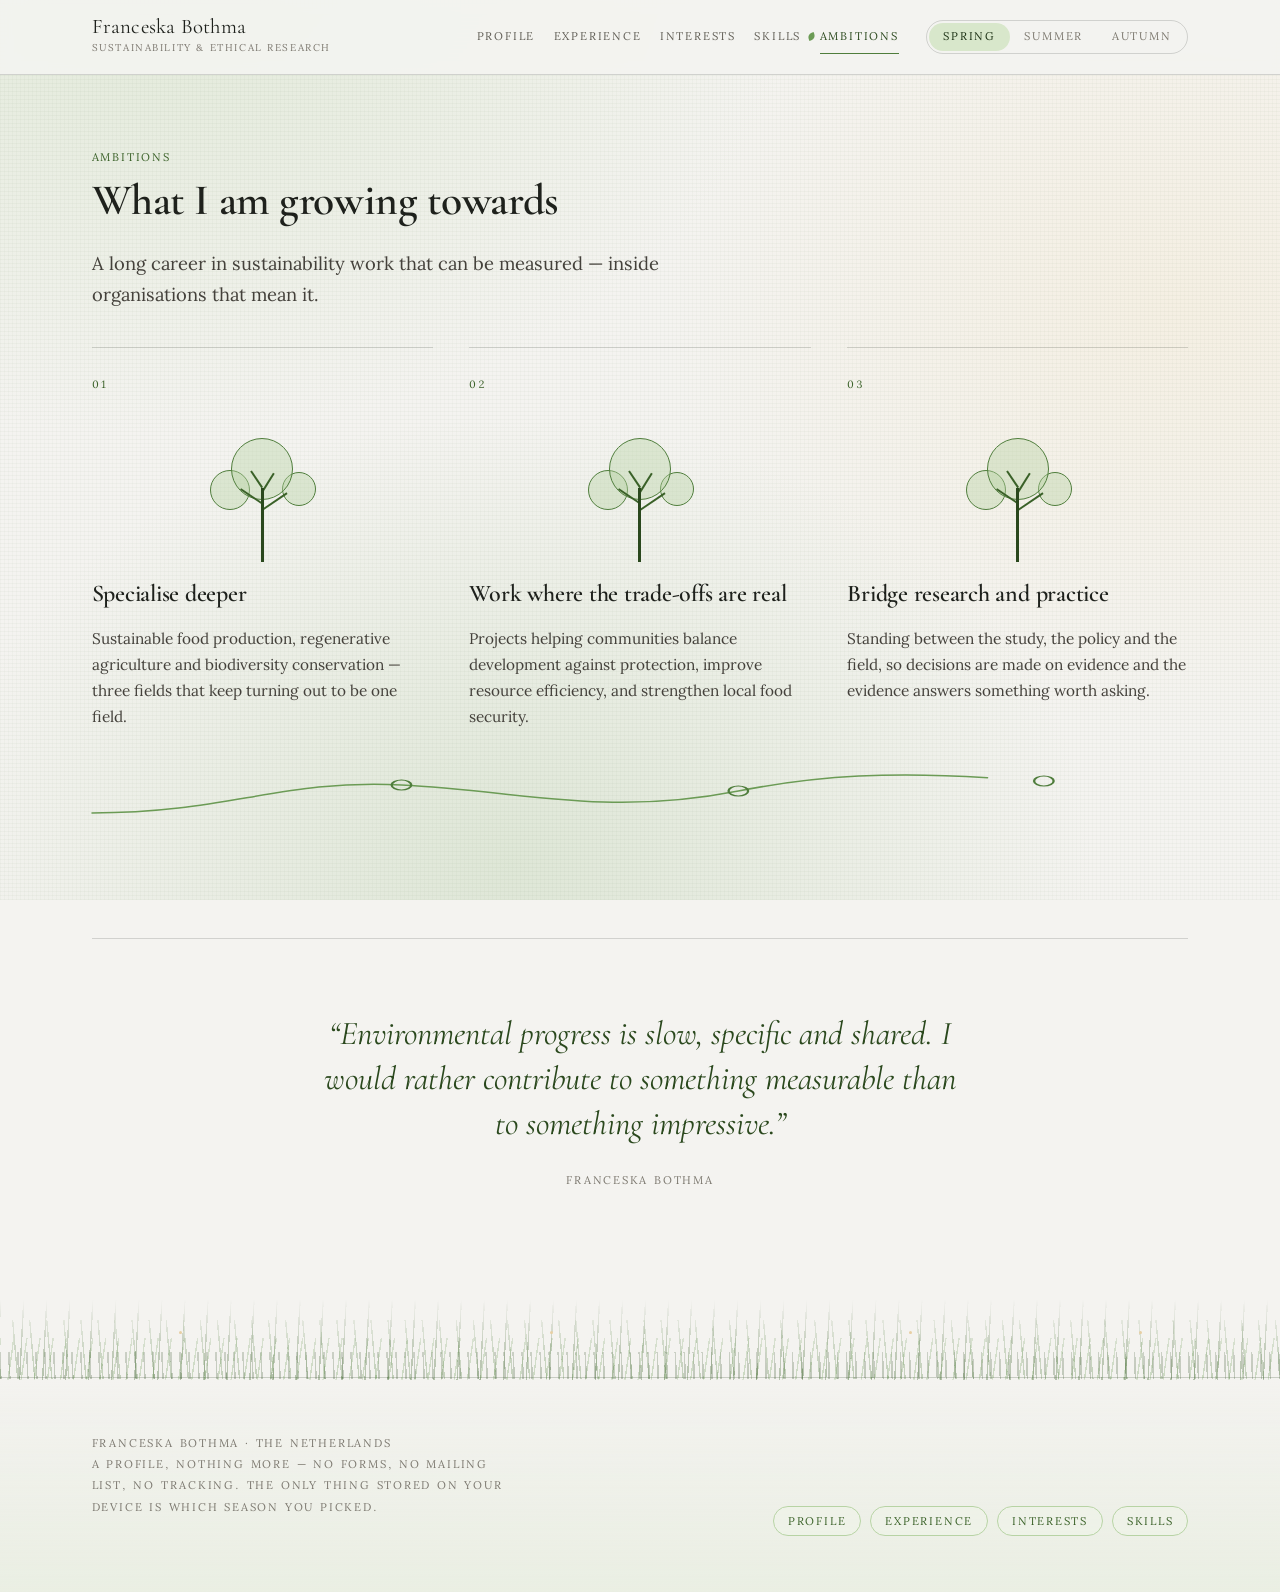
==== site/ambitions.html @ 9e8c18b2 "Init commit" ====
<!DOCTYPE html>
<html lang="en">
<head>
  <meta charset="utf-8">
  <meta name="viewport" content="width=device-width, initial-scale=1">
  <title>Ambitions — Franceska Bothma</title>
  <meta name="description" content="Specialising in regenerative agriculture and bridging research, policy and practice.">
  <meta name="color-scheme" content="light">
  <link rel="preconnect" href="https://fonts.googleapis.com">
  <link rel="preconnect" href="https://fonts.gstatic.com" crossorigin>
  <link rel="stylesheet" href="https://fonts.googleapis.com/css2?family=Cormorant+Garamond:ital,wght@0,300;0,400;0,500;0,600;1,400&family=Lora:ital,wght@0,400;0,500;1,400&display=swap">
  <link rel="stylesheet" href="css/main.css">
</head>
<body data-season="spring">
  <a class="skip-link" href="#main">Skip to content</a>

  <header class="site-header">
    <div class="site-header__inner">
      <a class="brand" href="index.html">
        <span class="brand__name">Franceska Bothma</span>
        <span class="brand__role">Sustainability &amp; ethical research</span>
      </a>

      <button class="nav-toggle" type="button" aria-expanded="false" aria-controls="nav" aria-label="Open menu">
        <span></span><span></span><span></span>
      </button>

      <nav class="nav" id="nav" aria-label="Profile sections">
        <a class="nav__link" href="index.html">Profile</a>
        <a class="nav__link" href="experience.html">Experience</a>
        <a class="nav__link" href="interests.html">Interests</a>
        <a class="nav__link" href="skills.html">Skills</a>
        <a class="nav__link is-current" href="ambitions.html" aria-current="page">Ambitions</a>
      </nav>

      <div class="seasons" role="group" aria-label="Change the season">
        <button class="seasons__opt" type="button" data-season="spring" aria-pressed="true">Spring</button>
        <button class="seasons__opt" type="button" data-season="summer" aria-pressed="false">Summer</button>
        <button class="seasons__opt" type="button" data-season="autumn" aria-pressed="false">Autumn</button>
      </div>
    </div>
    <span class="growline" aria-hidden="true"></span>
  </header>

  <main class="page" id="main">
    <section class="section">
      <div class="section__head reveal" data-reveal>
        <span class="section__kicker">Ambitions</span>
        <h2>What I am growing towards</h2>
        <p class="section__lede">
          A long career in sustainability work that can be measured — inside
          organisations that mean it.
        </p>
      </div>

      <div class="ambitions">
        <div class="ambition reveal" data-reveal>
          <span class="ambition__num">01</span>
          <div class="tree" aria-hidden="true"><span class="tree__canopy tree__canopy--2"></span><span class="tree__canopy tree__canopy--3"></span><span class="tree__canopy tree__canopy--1"></span><span class="tree__branch tree__branch--1"></span><span class="tree__branch tree__branch--2"></span><span class="tree__branch tree__branch--3"></span><span class="tree__branch tree__branch--4"></span><span class="tree__trunk"></span></div>
          <h3 class="ambition__title">Specialise deeper</h3>
          <p class="ambition__body">
            Sustainable food production, regenerative agriculture and biodiversity
            conservation — three fields that keep turning out to be one field.
          </p>
        </div>
        <div class="ambition reveal" data-reveal>
          <span class="ambition__num">02</span>
          <div class="tree" aria-hidden="true"><span class="tree__canopy tree__canopy--2"></span><span class="tree__canopy tree__canopy--3"></span><span class="tree__canopy tree__canopy--1"></span><span class="tree__branch tree__branch--1"></span><span class="tree__branch tree__branch--2"></span><span class="tree__branch tree__branch--3"></span><span class="tree__branch tree__branch--4"></span><span class="tree__trunk"></span></div>
          <h3 class="ambition__title">Work where the trade-offs are real</h3>
          <p class="ambition__body">
            Projects helping communities balance development against protection,
            improve resource efficiency, and strengthen local food security.
          </p>
        </div>
        <div class="ambition reveal" data-reveal>
          <span class="ambition__num">03</span>
          <div class="tree" aria-hidden="true"><span class="tree__canopy tree__canopy--2"></span><span class="tree__canopy tree__canopy--3"></span><span class="tree__canopy tree__canopy--1"></span><span class="tree__branch tree__branch--1"></span><span class="tree__branch tree__branch--2"></span><span class="tree__branch tree__branch--3"></span><span class="tree__branch tree__branch--4"></span><span class="tree__trunk"></span></div>
          <h3 class="ambition__title">Bridge research and practice</h3>
          <p class="ambition__body">
            Standing between the study, the policy and the field, so decisions are
            made on evidence and the evidence answers something worth asking.
          </p>
        </div>
      </div>

      <svg class="vine vine-rule" data-reveal viewBox="0 0 560 60" preserveAspectRatio="none" aria-hidden="true" focusable="false">
        <path vector-effect="non-scaling-stroke" d="M0 46 C 70 46, 96 12, 158 18 S 262 50, 330 24 S 452 6, 560 30" />
        <circle cx="158" cy="18" r="5" /><circle cx="330" cy="24" r="5" /><circle cx="486" cy="14" r="5" />
      </svg>
    </section>

    <section class="section" data-reveal>
      <div class="closing reveal">
        <p>
          &ldquo;Environmental progress is slow, specific and shared. I would rather
          contribute to something measurable than to something impressive.&rdquo;
        </p>
        <span class="closing__sig">Franceska Bothma</span>
      </div>
    </section>

  </main>

  <footer class="site-footer">
    <div class="meadow" aria-hidden="true">
      <span class="meadow__seed"></span><span class="meadow__seed"></span><span class="meadow__seed"></span><span class="meadow__seed"></span>
    </div>
    <div class="site-footer__inner">
      <p class="site-footer__note">
        Franceska Bothma · The Netherlands<br>
        A profile, nothing more — no forms, no mailing list, no tracking.
        The only thing stored on your device is which season you picked.
      </p>
      <nav class="tags" aria-label="Profile sections">
        <a class="tag" href="index.html">Profile</a>
        <a class="tag" href="experience.html">Experience</a>
        <a class="tag" href="interests.html">Interests</a>
        <a class="tag" href="skills.html">Skills</a>
      </nav>
    </div>
  </footer>

  <script src="js/main.js" defer></script>
</body>
</html>
---- site/css/main.css ----
/* Franceska Bothma — online profile
   Compiled from scss/main.scss  (sass scss/main.scss css/main.css --style=expanded)
   Edit the SCSS, not this file. */

/* ===== tokens ===== */

/* ===== mixins ===== */

/* ===== base ===== */

*, *::before, *::after { box-sizing: border-box; }

html {
  scroll-behavior: smooth;
  -webkit-text-size-adjust: 100%;
  text-size-adjust: 100%;
}

body {
  margin: 0;
  background-color: #f4f3f0;
  background-image:
    repeating-linear-gradient(0deg, rgba(58, 97, 40, 0.035) 0 1px, transparent 1px 4px),
    repeating-linear-gradient(90deg, rgba(58, 97, 40, 0.028) 0 1px, transparent 1px 4px),
    radial-gradient(58rem 42rem at 12% -4%, rgba(183, 211, 164, 0.32), transparent 70%),
    radial-gradient(46rem 38rem at 92% 34%, rgba(246, 227, 189, 0.26), transparent 70%),
    radial-gradient(52rem 40rem at 40% 96%, rgba(144, 185, 123, 0.22), transparent 70%);
  background-attachment: fixed;
  color: #1e211c;
  font-family: "Lora", Georgia, serif;
  font-size: 1rem;
  line-height: 1.7;
  -webkit-font-smoothing: antialiased;
  overflow-x: hidden;
}

h1, h2, h3, h4 {
  font-family: "Cormorant Garamond", Georgia, serif;
  font-weight: 600;
  line-height: 1.12;
  margin: 0 0 13.8px;
  letter-spacing: -0.01em;
  text-wrap: balance;
}

h1 { font-size: clamp(2.8rem, 7vw, 5.2rem); font-weight: 400; }
h2 { font-size: clamp(1.9rem, 3.4vw, 2.9rem); }
h3 { font-size: 1.35rem; }
h4 { font-size: 1.05rem; }

p { margin: 0 0 18.4px; }

a {
  color: #3a6128;
  text-decoration: none;
  border-bottom: 1px solid rgba(79, 125, 60, 0.4);
  transition: color 180ms cubic-bezier(0.33, 0.1, 0.25, 1), border-color 180ms cubic-bezier(0.33, 0.1, 0.25, 1);
}

a:hover {
  color: #2a481d;
  border-bottom-color: #4f7d3c;
}

a:focus-visible {
  outline: 2px solid #4f7d3c;
  outline-offset: 2px;
}

button {
  font: inherit;
  color: inherit;
  background: none;
  border: 0;
  cursor: pointer;
}

button:focus-visible {
  outline: 2px solid #4f7d3c;
  outline-offset: 2px;
}

ul { margin: 0; padding: 0; list-style: none; }

::selection {
  background: #d8e7cb;
  color: #1b3013;
}

.visually-hidden {
  position: absolute;
  width: 1px;
  height: 1px;
  overflow: hidden;
  clip-path: inset(50%);
  white-space: nowrap;
}

.skip-link {
  position: absolute;
  left: 18.4px;
  top: -4rem;
  z-index: 60;
  background: #f4f3f0;
  border: 1px solid #4f7d3c;
  border-radius: 4px;
  padding: 9.2px 18.4px;
  transition: top 200ms cubic-bezier(0.33, 0.1, 0.25, 1);
}

.skip-link:focus-visible { top: 13.8px; }

/* ===== layout ===== */

.site-header {
  position: sticky;
  top: 0;
  z-index: 40;
  background: rgba(244, 243, 240, 0.92);
  backdrop-filter: blur(6px);
  border-bottom: 1px solid rgba(30, 33, 28, 0.16);
}

.site-header__inner {
  width: 100%;
  max-width: 72rem;
  margin-inline: auto;
  padding-inline: 27.6px;
  display: flex;
  flex-wrap: wrap;
  align-items: center;
  gap: 13.8px 27.6px;
  min-height: 4.6rem;
  padding-block: 9.2px;
}

.brand {
  display: flex;
  flex-direction: column;
  gap: 2px;
  margin-right: auto;
  border: 0;
  color: inherit;
}

.brand:hover { color: #2a481d; }

.brand__name {
  font-family: "Cormorant Garamond", Georgia, serif;
  font-size: 1.3rem;
  line-height: 1;
  letter-spacing: 0.01em;
}

.brand__role {
  font-family: "Lora", Georgia, serif;
  font-size: 0.7rem;
  letter-spacing: 0.16em;
  text-transform: uppercase;
  font-feature-settings: "tnum";
  color: #3a6128;
  font-size: 0.62rem;
  color: #7c786f;
}

.nav {
  display: flex;
  align-items: center;
  gap: 18.4px;
}

.nav__link {
  font-family: "Lora", Georgia, serif;
  font-size: 0.7rem;
  letter-spacing: 0.16em;
  text-transform: uppercase;
  font-feature-settings: "tnum";
  color: #3a6128;
  position: relative;
  border: 0;
  padding-block: 9.2px;
  color: #605d55;
}

.nav__link::after {
  content: "";
  position: absolute;
  left: 0;
  right: 0;
  bottom: 2px;
  height: 1px;
  background: #4f7d3c;
  transform: scaleX(0);
  transform-origin: left;
  transition: transform 280ms cubic-bezier(0.33, 0.1, 0.25, 1);
}

.nav__link:hover { color: #2a481d; }
.nav__link:hover::after { transform: scaleX(1); }

.nav__link.is-current { color: #2a481d; }
.nav__link.is-current::after { transform: scaleX(1); }

.nav__link.is-current::before {
  content: "";
  position: absolute;
  left: -12px;
  top: 50%;
  width: 7px;
  height: 7px;
  margin-top: -4px;
  background: #6b9b55;
  border-radius: 70% 0 70% 0;
  transform: rotate(-20deg);
  animation: leaf-unfurl 700ms cubic-bezier(0.22, 1.4, 0.36, 1) both;
}

.nav-toggle {
  display: none;
  width: 2.6rem;
  height: 2.6rem;
  border: 1px solid rgba(30, 33, 28, 0.16);
  border-radius: 4px;
  align-items: center;
  justify-content: center;
  gap: 4px;
  flex-direction: column;
}

.nav-toggle span {
  display: block;
  width: 16px;
  height: 1px;
  background: #1e211c;
  transition: transform 240ms cubic-bezier(0.33, 0.1, 0.25, 1), opacity 240ms cubic-bezier(0.33, 0.1, 0.25, 1);
}

.growline {
  position: absolute;
  left: 0;
  bottom: -1px;
  height: 2px;
  width: 100%;
  transform: scaleX(var(--progress, 0));
  transform-origin: left;
  background: linear-gradient(90deg, #90b97b, #4f7d3c, #ddb063);
}

.page {
  width: 100%;
  max-width: 72rem;
  margin-inline: auto;
  padding-inline: 27.6px;
  padding-bottom: 110.4px;
}

.section {
  padding-block: 73.6px;
  border-top: 1px solid rgba(30, 33, 28, 0.16);
}

.section:first-of-type { border-top: 0; }

.section__head {
  display: flex;
  flex-direction: column;
  gap: 9.2px;
  margin-bottom: 36.8px;
}

.section__kicker { font-family: "Lora", Georgia, serif;
  font-size: 0.7rem;
  letter-spacing: 0.16em;
  text-transform: uppercase;
  font-feature-settings: "tnum";
  color: #3a6128; }

.section__lede {
  font-size: 1.15rem;
  color: #44413b;
  max-width: 42rem;
  margin: 0;
}

.prose { max-width: 34rem;
  text-align: justify;
  text-wrap: pretty;
  hyphens: auto; }
.prose p:last-child { margin-bottom: 0; }

.columns {
  display: grid;
  grid-template-columns: repeat(2, minmax(0, 1fr));
  gap: 36.8px 55.2px;
}

.hr {
  height: 1px;
  background: rgba(30, 33, 28, 0.16);
  border: 0;
  margin-block: 55.2px;
}

.hero {
  display: grid;
  grid-template-columns: minmax(0, 1.05fr) minmax(0, 1fr);
  align-items: end;
  gap: 55.2px;
  padding-block: 73.6px 55.2px;
}

.hero__eyebrow {
  font-family: "Lora", Georgia, serif;
  font-size: 0.7rem;
  letter-spacing: 0.16em;
  text-transform: uppercase;
  font-feature-settings: "tnum";
  color: #3a6128;
  display: block;
  margin-bottom: 18.4px;
}

.hero__title { margin-bottom: 18.4px; }

.hero__title em {
  font-style: italic;
  color: #3a6128;
}

.hero__lede {
  font-size: 1.2rem;
  max-width: 30rem;
  color: #44413b;
  margin-bottom: 27.6px;
}

.hero__facts {
  display: flex;
  flex-wrap: wrap;
  gap: 9.2px 27.6px;
  padding-top: 18.4px;
  border-top: 1px solid rgba(30, 33, 28, 0.16);
}

.hero__fact {
  font-family: "Lora", Georgia, serif;
  font-size: 0.7rem;
  letter-spacing: 0.16em;
  text-transform: uppercase;
  font-feature-settings: "tnum";
  color: #3a6128;
  color: #7c786f;
}

.hero__fact strong {
  display: block;
  font-family: "Cormorant Garamond", Georgia, serif;
  font-size: 1.05rem;
  font-weight: 500;
  letter-spacing: 0;
  text-transform: none;
  color: #1e211c;
}

.site-footer {
  border-top: 1px solid rgba(30, 33, 28, 0.16);
  padding-block: 55.2px;
  background: linear-gradient(180deg, transparent, rgba(216, 231, 203, 0.35));
}

.site-footer__inner {
  width: 100%;
  max-width: 72rem;
  margin-inline: auto;
  padding-inline: 27.6px;
  display: flex;
  flex-wrap: wrap;
  align-items: flex-end;
  justify-content: space-between;
  gap: 27.6px;
}

.site-footer__note {
  font-family: "Lora", Georgia, serif;
  font-size: 0.7rem;
  letter-spacing: 0.16em;
  text-transform: uppercase;
  font-feature-settings: "tnum";
  color: #3a6128;
  color: #7c786f;
  max-width: 26rem;
  line-height: 1.9;
}

@media (max-width: 860px) {
  .site-header__inner { padding-inline: 18.4px; }
  .section { padding-block: 55.2px; }
  .page { padding-bottom: 73.6px; }
  .hero { padding-block: 36.8px 36.8px; gap: 36.8px; }
  .section__head { margin-bottom: 27.6px; }
  .columns { gap: 27.6px; }

  /* iOS Safari ignores background-attachment: fixed and stretches the washes
     over the whole document; keep the weave, drop the washes. */
  body {
    background-attachment: scroll;
    background-image:
      repeating-linear-gradient(0deg, rgba(58, 97, 40, 0.035) 0 1px, transparent 1px 4px),
      repeating-linear-gradient(90deg, rgba(58, 97, 40, 0.028) 0 1px, transparent 1px 4px),
      radial-gradient(30rem 26rem at 50% 0%, rgba(183, 211, 164, 0.3), transparent 70%);
  }
  .page { padding-inline: 18.4px; }
  .site-footer__inner { padding-inline: 18.4px; }

  .nav-toggle { display: flex; }

  .nav {
    position: absolute;
    top: 100%;
    left: 0;
    right: 0;
    flex-direction: column;
    align-items: flex-start;
    gap: 0;
    padding: 9.2px 18.4px 18.4px;
    background: #f4f3f0;
    border-bottom: 1px solid rgba(30, 33, 28, 0.16);
    display: none;
  }

  .nav.is-open { display: flex; }

  .nav__link {
    width: 100%;
    padding-block: 13.8px;
    border-bottom: 1px solid rgba(30, 33, 28, 0.16);
  }

  .nav__link.is-current::before { display: none; }

  .hero {
    grid-template-columns: minmax(0, 1fr);
    align-items: start;
  }

  .columns { grid-template-columns: minmax(0, 1fr); }

  .prose { text-align: left; hyphens: manual; }
}

/* ===== components ===== */

.reveal {
  opacity: 1;
}

.js .reveal {
  opacity: 0;
  transform: translateY(18px);
  transition: opacity 900ms cubic-bezier(0.33, 0.1, 0.25, 1), transform 900ms cubic-bezier(0.22, 1.4, 0.36, 1);
}

.js .reveal.is-visible,
.js .is-visible .reveal {
  opacity: 1;
  transform: none;
}

.js .is-visible .reveal:nth-child(2) { transition-delay: 90ms; }
.js .is-visible .reveal:nth-child(3) { transition-delay: 180ms; }
.js .is-visible .reveal:nth-child(4) { transition-delay: 270ms; }
.js .is-visible .reveal:nth-child(5) { transition-delay: 360ms; }

.cards {
  display: grid;
  grid-template-columns: repeat(auto-fit, minmax(min(16rem, 100%), 1fr));
  gap: 27.6px;
}

.card {
  position: relative;
  padding: 27.6px;
  border: 1px solid rgba(30, 33, 28, 0.16);
  border-radius: 4px;
  background: transparent;
  overflow: hidden;
  transition: border-color 260ms cubic-bezier(0.33, 0.1, 0.25, 1), transform 400ms cubic-bezier(0.22, 1.4, 0.36, 1);
}

.card:hover {
  border-color: #90b97b;
  transform: translateY(-3px);
}

.card::before {
  content: "";
  position: absolute;
  left: 0;
  bottom: 0;
  width: 1px;
  height: 100%;
  background: #6b9b55;
  transform: scaleY(0);
  transform-origin: bottom;
  transition: transform 600ms cubic-bezier(0.33, 0.1, 0.25, 1);
}

.card:hover::before { transform: scaleY(1); }

.card__kicker {
  font-family: "Lora", Georgia, serif;
  font-size: 0.7rem;
  letter-spacing: 0.16em;
  text-transform: uppercase;
  font-feature-settings: "tnum";
  color: #3a6128;
  display: block;
  margin-bottom: 13.8px;
}

.card__title {
  font-family: "Cormorant Garamond", Georgia, serif;
  font-size: 1.3rem;
  margin: 0 0 9.2px;
}

.card__body {
  margin: 0;
  color: #44413b;
  font-size: 0.96rem;
}

.tags {
  display: flex;
  flex-wrap: wrap;
  gap: 9.2px;
}

.tag {
  font-family: "Lora", Georgia, serif;
  font-size: 0.7rem;
  letter-spacing: 0.16em;
  text-transform: uppercase;
  font-feature-settings: "tnum";
  color: #3a6128;
  padding: 4.6px 13.8px;
  border: 1px solid #b7d3a4;
  border-radius: 100px;
  color: #3a6128;
  background: rgba(238, 244, 232, 0.6);
}

.tag--honey {
  border-color: #f6e3bd;
  color: #8a5c14;
  background: rgba(246, 227, 189, 0.4);
}

.plate {
  padding: 13.8px;
  background: #eae9e4;
  border: 1px solid rgba(30, 33, 28, 0.16);
  border-radius: 2px;
  box-shadow: 0 1px 2px rgba(44, 42, 38, 0.14);
}

.plate__slot {
  position: relative;
  aspect-ratio: 4 / 5;
  display: grid;
  place-items: center;
  padding: 27.6px;
  background-color: #eae8e3;
  background-image: repeating-linear-gradient(
    135deg,
    rgba(79, 125, 60, 0.09) 0 6px,
    transparent 6px 12px
  );
}

.plate__label {
  font-family: ui-monospace, "SFMono-Regular", "Menlo", monospace;
  font-size: 0.68rem;
  line-height: 1.7;
  text-align: center;
  color: #605d55;
  max-width: 22ch;
}

.plate__label strong {
  display: block;
  margin-bottom: 9.2px;
  color: #2a481d;
  letter-spacing: 0.06em;
  text-transform: uppercase;
}

.plate__caption {
  font-family: "Lora", Georgia, serif;
  font-size: 0.7rem;
  letter-spacing: 0.16em;
  text-transform: uppercase;
  font-feature-settings: "tnum";
  color: #3a6128;
  display: block;
  margin-top: 13.8px;
  color: #7c786f;
}

.seasons {
  display: flex;
  align-items: center;
  gap: 1px;
  padding: 2px;
  border: 1px solid rgba(30, 33, 28, 0.16);
  border-radius: 100px;
}

.seasons__opt {
  font-family: "Lora", Georgia, serif;
  font-size: 0.7rem;
  letter-spacing: 0.16em;
  text-transform: uppercase;
  font-feature-settings: "tnum";
  color: #3a6128;
  padding: 4.6px 13.8px;
  border-radius: 100px;
  color: #7c786f;
  transition: background 220ms cubic-bezier(0.33, 0.1, 0.25, 1), color 220ms cubic-bezier(0.33, 0.1, 0.25, 1);
}

.seasons__opt:hover { background: #eef4e8; }

.seasons__opt[aria-pressed="true"] {
  background: #d8e7cb;
  color: #1b3013;
}

.timeline {
  position: relative;
  padding-left: 55.2px;
}

.timeline__vine {
  position: absolute;
  left: 8px;
  top: 0;
  width: 40px;
  height: 100%;
  overflow: visible;
  pointer-events: none;
}

.timeline__vine path {
  fill: none;
  stroke: #6b9b55;
  stroke-width: 1.5;
  stroke-linecap: round;
  stroke-dasharray: 1400;
  stroke-dashoffset: 1400;
  transition: stroke-dashoffset 2600ms cubic-bezier(0.33, 0.1, 0.25, 1);
}

.timeline__vine.is-visible path { stroke-dashoffset: 0; }

.role {
  position: relative;
  padding-block: 36.8px;
  border-top: 1px solid rgba(30, 33, 28, 0.16);
}

.role:first-of-type { border-top: 0; padding-top: 0; }

.role__mark {
  position: absolute;
  left: calc(-1 * 55.2px + 12px);
  top: 36.8px;
  width: 18px;
  height: 18px;
}

.role:first-of-type .role__mark { top: 6px; }

.role__mark span {
  position: absolute;
  inset: 0;
  border-radius: 50% 0 50% 0;
  border: 1px solid #4f7d3c;
  transform: scale(0) rotate(0deg);
  transform-origin: center;
}

.role__mark span:nth-child(1) { transform-origin: 50% 100%; }
.role__mark span:nth-child(2) { transform-origin: 100% 50%; }
.role__mark span:nth-child(3) { transform-origin: 50% 0%; }
.role__mark span:nth-child(4) { transform-origin: 0% 50%; }

.role__head {
  cursor: pointer;
  list-style: none;
  display: flex;
  flex-wrap: wrap;
  align-items: baseline;
  gap: 9.2px 18.4px;
  width: 100%;
  text-align: left;
}

.role__head::-webkit-details-marker { display: none; }

.role__head:hover .role__title { color: #2a481d; }

.role__title {
  transition: color 200ms cubic-bezier(0.33, 0.1, 0.25, 1);
  font-family: "Cormorant Garamond", Georgia, serif;
  font-size: clamp(1.5rem, 2.4vw, 2.05rem);
  margin: 0;
  flex: 1 1 18rem;
}

.role__org {
  font-style: italic;
  color: #3a6128;
}

.role__years {
  font-family: "Lora", Georgia, serif;
  font-size: 0.7rem;
  letter-spacing: 0.16em;
  text-transform: uppercase;
  font-feature-settings: "tnum";
  color: #3a6128;
  font-variant-numeric: tabular-nums;
  color: #7c786f;
}

.role__chev {
  width: 9px;
  height: 9px;
  border-right: 1px solid #4f7d3c;
  border-bottom: 1px solid #4f7d3c;
  transform: rotate(45deg);
  transition: transform 320ms cubic-bezier(0.33, 0.1, 0.25, 1);
}

.role[open] .role__chev { transform: rotate(-135deg); }

.role__summary {
  margin: 13.8px 0 0;
  max-width: 40rem;
  color: #44413b;
}

.role__detail {
  display: grid;
  grid-template-columns: minmax(0, 1.4fr) minmax(0, 1fr);
  gap: 36.8px;
  margin-top: 27.6px;
  padding-top: 27.6px;
  border-top: 1px solid rgba(30, 33, 28, 0.16);
}

.role__list li {
  position: relative;
  padding-left: 27.6px;
  margin-bottom: 13.8px;
  color: #44413b;
}

.role__list li::before {
  content: "";
  position: absolute;
  left: 0;
  top: 0.62em;
  width: 9px;
  height: 9px;
  border-radius: 70% 0 70% 0;
  background: #90b97b;
  transform: rotate(-20deg);
}

.role__wins {
  padding: 18.4px 27.6px;
  border: 1px solid #b7d3a4;
  border-radius: 4px;
  background: rgba(238, 244, 232, 0.5);
}

.role__wins h4 {
  font-family: "Lora", Georgia, serif;
  font-size: 0.7rem;
  letter-spacing: 0.16em;
  text-transform: uppercase;
  font-feature-settings: "tnum";
  color: #3a6128;
  margin-bottom: 13.8px;
}

.role__wins li {
  font-size: 0.94rem;
  padding-bottom: 13.8px;
  margin-bottom: 13.8px;
  border-bottom: 1px solid rgba(79, 125, 60, 0.18);
}

.role__wins li:last-child {
  padding-bottom: 0;
  margin-bottom: 0;
  border-bottom: 0;
}

.garden {
  display: flex;
  flex-direction: column;
  gap: 18.4px;
}

.bed {
  position: relative;
  padding: 27.6px 27.6px 0;
  border: 1px solid rgba(30, 33, 28, 0.16);
  border-radius: 4px;
  overflow: hidden;
}

.bed__label {
  font-family: "Lora", Georgia, serif;
  font-size: 0.7rem;
  letter-spacing: 0.16em;
  text-transform: uppercase;
  font-feature-settings: "tnum";
  color: #3a6128;
  display: flex;
  align-items: center;
  gap: 13.8px;
  margin-bottom: 18.4px;
}

.bed__label::after {
  content: "";
  flex: 1;
  height: 1px;
  background: rgba(30, 33, 28, 0.16);
}

.bed__row {
  display: flex;
  align-items: flex-end;
  gap: 18.4px;
  flex-wrap: wrap;
  min-height: 132px;
  padding-bottom: 27.6px;
  border-bottom: 2px solid #3a6128;
}

.plant {
  position: relative;
  display: flex;
  flex-direction: column;
  align-items: center;
  justify-content: flex-end;
  gap: 9.2px;
  width: 8.5rem;
  min-height: 118px;
  padding: 0;
  text-align: center;
}

.plant__stalk {
  position: relative;
  width: 2px;
  height: 44px;
  background: #4f7d3c;
  transform-origin: bottom center;
  transform: scaleY(0);
}

.js .plant__stalk { transition: transform 900ms cubic-bezier(0.22, 1.4, 0.36, 1); }
.bed.is-visible .plant__stalk { transform: scaleY(1); }

.plant__stalk::before,
.plant__stalk::after {
  content: "";
  position: absolute;
  width: 13px;
  height: 8px;
  border-radius: 100% 0 100% 0;
  background: #90b97b;
  opacity: 0;
  transition: opacity 500ms cubic-bezier(0.33, 0.1, 0.25, 1) 400ms;
}

.plant__stalk::before { left: 1px; top: 14px; transform: rotate(-18deg); }
.plant__stalk::after  { right: 1px; top: 26px; transform: rotate(162deg); }

.bed.is-visible .plant__stalk::before,
.bed.is-visible .plant__stalk::after { opacity: 1; }

.plant__bloom {
  position: relative;
  width: 22px;
  height: 22px;
  margin-bottom: -6px;
  border-radius: 50%;
  border: 1.5px solid #4f7d3c;
  background: #f4f3f0;
  transform: scale(0);
  transition: transform 700ms cubic-bezier(0.22, 1.4, 0.36, 1) 500ms, background 220ms cubic-bezier(0.33, 0.1, 0.25, 1);
}

.bed.is-visible .plant__bloom { transform: scale(1); }

.plant__bloom::after {
  content: "";
  position: absolute;
  inset: 6px;
  border-radius: 50%;
  background: #ddb063;
}

.plant:hover .plant__bloom { background: #eef4e8; }
.plant[aria-pressed="true"] .plant__bloom { background: #d8e7cb; }

.plant__name {
  font-size: 0.82rem;
  line-height: 1.4;
  color: #44413b;
  opacity: 0;
  transition: opacity 500ms cubic-bezier(0.33, 0.1, 0.25, 1) 800ms;
}

.bed.is-visible .plant__name { opacity: 1; }
.plant:hover .plant__name { color: #2a481d; }

.garden-note {
  font-family: "Lora", Georgia, serif;
  font-size: 0.7rem;
  letter-spacing: 0.16em;
  text-transform: uppercase;
  font-feature-settings: "tnum";
  color: #3a6128;
  display: block;
  margin-top: 27.6px;
  color: #7c786f;
}

.vine-rule {
  display: block;
  width: 100%;
  height: 60px;
  margin-block: 36.8px;
}

.rootplate {
  position: relative;
  height: 172px;
  margin: 73.6px 0 0;
  border-top: 1px solid #3a6128;
  background-image: linear-gradient(180deg, rgba(58, 97, 40, 0.07), rgba(58, 97, 40, 0.015) 62%, transparent);
}

.rootplate__grass {
  position: absolute;
  left: 0;
  right: 0;
  top: -22px;
  height: 22px;
  background-repeat: repeat-x;
  background-position: 0 100%, 0 100%, 0 100%;
  background-size: 300% 100%, 300% 70%, 300% 46%;
  background-image:
    repeating-linear-gradient(93deg, rgba(58, 97, 40, 0.34) 0 1.4px, transparent 1.4px 19px),
    repeating-linear-gradient(86deg, rgba(79, 125, 60, 0.3) 0 1.4px, transparent 1.4px 13px),
    repeating-linear-gradient(98deg, rgba(107, 155, 85, 0.3) 0 1.4px, transparent 1.4px 8px);
  -webkit-mask-image: linear-gradient(to top, #000 10%, rgba(0, 0, 0, 0.7) 60%, transparent 100%);
  mask-image: linear-gradient(to top, #000 10%, rgba(0, 0, 0, 0.7) 60%, transparent 100%);
  animation: wind 22s ease-in-out infinite;
}

.rootplate__horizon {
  position: absolute;
  left: 0;
  right: 0;
  height: 1px;
  background: rgba(30, 33, 28, 0.16);
}

.rootplate__horizon--1 { top: 44px; }
.rootplate__horizon--2 { top: 92px; opacity: 0.7; }
.rootplate__horizon--3 { top: 138px; opacity: 0.45; }

.rootplate__roots {
  position: absolute;
  inset: 0;
  width: 100%;
  height: 100%;
  overflow: visible;
}

.rootplate__roots path {
  fill: none;
  stroke: #4f7d3c;
  stroke-width: 1.4;
  stroke-linecap: round;
  stroke-dasharray: 620;
  stroke-dashoffset: 620;
  transition: stroke-dashoffset 2400ms cubic-bezier(0.33, 0.1, 0.25, 1);
}

.rootplate.is-visible .rootplate__roots path { stroke-dashoffset: 0; }
.rootplate.is-visible path:nth-of-type(2) { transition-delay: 180ms; }
.rootplate.is-visible path:nth-of-type(3) { transition-delay: 320ms; }
.rootplate.is-visible path:nth-of-type(4) { transition-delay: 480ms; }
.rootplate.is-visible path:nth-of-type(5) { transition-delay: 620ms; }
.rootplate.is-visible path:nth-of-type(6) { transition-delay: 800ms; }
.rootplate.is-visible path:nth-of-type(7) { transition-delay: 940ms; }

.rootplate__caption {
  position: absolute;
  right: 18.4px;
  top: 13.8px;
  max-width: 19rem;
  margin: 0;
  font-style: italic;
  font-size: 0.95rem;
  text-align: right;
  color: #2a481d;
}

.rootplate__depth {
  font-family: "Lora", Georgia, serif;
  font-size: 0.7rem;
  letter-spacing: 0.16em;
  text-transform: uppercase;
  font-feature-settings: "tnum";
  color: #3a6128;
  position: absolute;
  left: 9.2px;
  font-size: 0.6rem;
  color: #7c786f;
  font-variant-numeric: tabular-nums;
}

.rootplate__depth--1 { top: 50px; }
.rootplate__depth--2 { top: 98px; }
.rootplate__depth--3 { top: 144px; }

@media (max-width: 860px) {
  .rootplate { height: 138px; }
  .rootplate__caption { max-width: 12rem; font-size: 0.85rem; }
}

.interests {
  display: grid;
  grid-template-columns: repeat(auto-fit, minmax(min(19rem, 100%), 1fr));
  gap: 36.8px;
}

.interest {
  display: flex;
  flex-direction: column;
  border: 1px solid rgba(30, 33, 28, 0.16);
  border-radius: 4px;
  overflow: hidden;
}

.interest__stage {
  position: relative;
  height: 168px;
  overflow: hidden;
  background: linear-gradient(180deg, rgba(238, 244, 232, 0.9), rgba(216, 231, 203, 0.55));
  border-bottom: 1px solid rgba(30, 33, 28, 0.16);
}

.interest__text { padding: 27.6px; }

.interest__title {
  font-family: "Cormorant Garamond", Georgia, serif;
  font-size: 1.4rem;
  margin: 0 0 9.2px;
}

.interest__body {
  margin: 0;
  font-size: 0.96rem;
  color: #44413b;
}

.ambitions {
  display: grid;
  grid-template-columns: repeat(auto-fit, minmax(min(17rem, 100%), 1fr));
  gap: 36.8px;
}

.ambition {
  display: flex;
  flex-direction: column;
  gap: 18.4px;
  padding-top: 27.6px;
  border-top: 1px solid rgba(30, 33, 28, 0.16);
}

.ambition__num {
  font-family: "Lora", Georgia, serif;
  font-size: 0.7rem;
  letter-spacing: 0.16em;
  text-transform: uppercase;
  font-feature-settings: "tnum";
  color: #3a6128;
  font-variant-numeric: tabular-nums;
  font-size: 0.66rem;
}

.ambition__title {
  font-family: "Cormorant Garamond", Georgia, serif;
  font-size: 1.5rem;
  margin: 0;
}

.ambition__body {
  margin: 0;
  color: #44413b;
  font-size: 0.96rem;
}

.closing {
  max-width: 40rem;
  margin-inline: auto;
  text-align: center;
}

.closing p {
  font-family: "Cormorant Garamond", Georgia, serif;
  font-size: clamp(1.4rem, 2.6vw, 2.1rem);
  line-height: 1.35;
  font-style: italic;
  color: #2a481d;
}

.closing__sig {
  font-family: "Lora", Georgia, serif;
  font-size: 0.7rem;
  letter-spacing: 0.16em;
  text-transform: uppercase;
  font-feature-settings: "tnum";
  color: #3a6128;
  color: #7c786f;
}

@media (max-width: 860px) {
  .role__detail { grid-template-columns: minmax(0, 1fr); }
  .timeline { padding-left: 36.8px; }
  .role__mark { left: calc(-1 * 36.8px + 10px); }
  .plant { width: 7rem; }
}

@media (max-width: 860px) {
  /* Touch targets: nothing interactive falls below 44px. */
  .seasons { padding: 3px; }
  .seasons__opt { min-height: 40px; display: flex; align-items: center; }
  .nav-toggle { width: 2.75rem; height: 2.75rem; }
  .nav__link { min-height: 46px; display: flex; align-items: center; }
  .plant { min-height: 132px; }
  .tag { padding: 9.2px 13.8px; }
  .role__head { padding-block: 9.2px; }
  .rootplate { height: 150px; }
  .rootplate__caption { max-width: 11rem; }
}

@media (max-width: 560px) {
  .brand__role { display: none; }
  .brand__name { font-size: 1.15rem; }
  .seasons__opt { padding-inline: 9.2px; font-size: 0.62rem; }
  .bed { padding-inline: 18.4px; }
  .plant { width: calc(50% - 9.2px); }
  .interest__text { padding: 18.4px; }
  .card { padding: 18.4px; }
  .role__wins { padding: 18.4px; }
  .rootplate__caption { display: none; }
  .rootplate__depth { font-size: 0.55rem; }
}

/* ===== animations ===== */

@keyframes wind {
  0%, 100% { background-position: 0 100%, 0 100%, 0 100%, 0 100%; }
  50%      { background-position: -18px 100%, 12px 100%, -9px 100%, 7px 100%; }
}

@keyframes leaf-unfurl {
  0%   { transform: rotate(-90deg) scale(0); }
  100% { transform: rotate(-20deg) scale(1); }
}

@keyframes sway {
  0%, 100% { transform: rotate(-3.5deg); }
  50%      { transform: rotate(3.5deg); }
}

@keyframes sway-soft {
  0%, 100% { transform: rotate(-1.4deg); }
  50%      { transform: rotate(1.4deg); }
}

@keyframes wing-flap {
  0%, 100% { transform: scaleY(1) scaleX(1); opacity: 0.75; }
  50%      { transform: scaleY(0.25) scaleX(1.1); opacity: 0.4; }
}

@keyframes bee-path-a {
  0%   { transform: translate(0, 0) rotate(6deg); }
  18%  { transform: translate(58px, -30px) rotate(-8deg); }
  36%  { transform: translate(122px, 8px) rotate(10deg); }
  54%  { transform: translate(186px, -22px) rotate(-6deg); }
  72%  { transform: translate(128px, -50px) rotate(-14deg); }
  88%  { transform: translate(54px, -14px) rotate(8deg); }
  100% { transform: translate(0, 0) rotate(6deg); }
}

@keyframes bee-path-b {
  0%   { transform: translate(0, 0) rotate(-8deg); }
  22%  { transform: translate(-74px, 26px) rotate(9deg); }
  44%  { transform: translate(-140px, -18px) rotate(-11deg); }
  66%  { transform: translate(-72px, -44px) rotate(6deg); }
  84%  { transform: translate(-24px, 12px) rotate(-5deg); }
  100% { transform: translate(0, 0) rotate(-8deg); }
}

@keyframes bee-path-c {
  0%   { transform: translate(0, 0) rotate(4deg); }
  25%  { transform: translate(46px, 34px) rotate(-10deg); }
  50%  { transform: translate(-38px, 52px) rotate(12deg); }
  75%  { transform: translate(-58px, -8px) rotate(-4deg); }
  100% { transform: translate(0, 0) rotate(4deg); }
}

@keyframes sun-rise {
  0%   { transform: translateY(26px) scale(0.9); opacity: 0; }
  100% { transform: translateY(0) scale(1); opacity: 1; }
}

@keyframes sun-glow {
  0%, 100% { box-shadow: 0 0 0 6px rgba(221, 176, 99, 0.16), 0 0 0 18px rgba(221, 176, 99, 0.07); }
  50%      { box-shadow: 0 0 0 11px rgba(221, 176, 99, 0.2), 0 0 0 26px rgba(221, 176, 99, 0.05); }
}

@keyframes wheel-spin {
  to { transform: rotate(360deg); }
}

@keyframes ride {
  0%   { transform: translateX(-16%); }
  100% { transform: translateX(112%); }
}

@keyframes ripple-out {
  0%   { transform: scale(0.2); opacity: 0.85; }
  100% { transform: scale(2.4); opacity: 0; }
}

@keyframes petal-fall {
  0%   { transform: translate3d(0, -20px, 0) rotate(0deg); opacity: 0; }
  12%  { opacity: 0.9; }
  100% { transform: translate3d(28px, 190px, 0) rotate(320deg); opacity: 0; }
}

@keyframes pollen-drift {
  0%   { transform: translate(0, 0) scale(0.7); opacity: 0; }
  30%  { opacity: 0.8; }
  100% { transform: translate(18px, -66px) scale(1.1); opacity: 0; }
}

@keyframes steam-rise {
  0%   { transform: translateY(6px) scaleX(0.8); opacity: 0; }
  25%  { opacity: 0.5; }
  100% { transform: translateY(-46px) scaleX(1.5); opacity: 0; }
}

@keyframes bird-glide {
  0%   { transform: translate(-10%, 12px); opacity: 0; }
  15%  { opacity: 0.7; }
  85%  { opacity: 0.7; }
  100% { transform: translate(120%, -22px); opacity: 0; }
}

@keyframes grow-up {
  0%   { transform: scaleY(0); }
  100% { transform: scaleY(1); }
}

@keyframes branch-out {
  0%   { transform: rotate(var(--angle, 0deg)) scaleX(0); }
  100% { transform: rotate(var(--angle, 0deg)) scaleX(1); }
}

@keyframes canopy-in {
  0%   { transform: scale(0); opacity: 0; }
  100% { transform: scale(1); opacity: 1; }
}

.scene {
  position: relative;
  width: 100%;
  height: 100%;
  overflow: hidden;
}

.hero__scene {
  position: relative;
  height: clamp(300px, 40vw, 420px);
  border: 1px solid rgba(30, 33, 28, 0.16);
  border-radius: 4px;
  overflow: hidden;
  background: linear-gradient(180deg, rgba(238, 244, 232, 0.95) 0%, rgba(216, 231, 203, 0.5) 62%, rgba(183, 211, 164, 0.35) 100%);
}

.sun {
  position: absolute;
  top: 15%;
  right: 13%;
  width: 46px;
  height: 46px;
  border-radius: 50%;
  border: 1.5px solid #ddb063;
  background: rgba(246, 227, 189, 0.55);
  animation: sun-rise 1600ms cubic-bezier(0.33, 0.1, 0.25, 1) both, sun-glow 6s ease-in-out 1600ms infinite;
}

.hill {
  position: absolute;
  left: -12%;
  right: -12%;
  border-radius: 50% 50% 0 0;
  border-top: 1px solid rgba(58, 97, 40, 0.35);
}

.hill--far {
  bottom: 26%;
  height: 30%;
  background: rgba(183, 211, 164, 0.45);
}

.hill--near {
  bottom: 18%;
  height: 20%;
  left: -34%;
  right: 16%;
  border-radius: 62% 38% 0 0 / 100% 100% 0 0;
  background: rgba(144, 185, 123, 0.5);
}

.ground {
  position: absolute;
  left: 0;
  right: 0;
  bottom: 0;
  height: 18%;
  border-top: 2px solid #3a6128;
  background: rgba(216, 231, 203, 0.5);
}

.furrows {
  position: absolute;
  left: 0;
  right: 0;
  bottom: 0;
  height: 18%;
  background-image: repeating-linear-gradient(
    100deg,
    rgba(58, 97, 40, 0.14) 0 1px,
    transparent 1px 22px
  );
}

.crops {
  position: absolute;
  left: 0;
  right: 0;
  bottom: 17%;
  display: flex;
  align-items: flex-end;
  justify-content: space-between;
  gap: 4px;
  padding-inline: 18.4px;
  height: 74px;
}

.crop {
  position: relative;
  flex: 1 1 auto;
  max-width: 12px;
  height: 100%;
  transform-origin: bottom center;
  animation: sway 4.4s ease-in-out infinite;
}

.crop::before {
  content: "";
  position: absolute;
  left: 50%;
  bottom: 0;
  width: 1.5px;
  height: 100%;
  margin-left: -0.75px;
  background: #4f7d3c;
}

.crop::after {
  content: "";
  position: absolute;
  left: 50%;
  top: 0;
  width: 7px;
  height: 20px;
  margin-left: -3.5px;
  border-radius: 60% 60% 40% 40%;
  background: #ddb063;
  opacity: 0.85;
}

.crop:nth-child(1)  { animation-duration: 4.1s; animation-delay: -0.2s; height: 82%; }
.crop:nth-child(2)  { animation-duration: 5.2s; animation-delay: -1.4s; height: 96%; }
.crop:nth-child(3)  { animation-duration: 4.6s; animation-delay: -0.7s; height: 74%; }
.crop:nth-child(4)  { animation-duration: 5.8s; animation-delay: -2.1s; height: 90%; }
.crop:nth-child(5)  { animation-duration: 4.3s; animation-delay: -1.1s; height: 68%; }
.crop:nth-child(6)  { animation-duration: 5.4s; animation-delay: -0.4s; height: 88%; }
.crop:nth-child(7)  { animation-duration: 4.9s; animation-delay: -1.8s; height: 78%; }
.crop:nth-child(8)  { animation-duration: 6.1s; animation-delay: -2.6s; height: 94%; }
.crop:nth-child(9)  { animation-duration: 4.4s; animation-delay: -0.9s; height: 72%; }
.crop:nth-child(10) { animation-duration: 5.6s; animation-delay: -1.6s; height: 86%; }
.crop:nth-child(11) { animation-duration: 4.7s; animation-delay: -2.3s; height: 80%; }
.crop:nth-child(12) { animation-duration: 5.1s; animation-delay: -0.6s; height: 92%; }

.flower {
  position: absolute;
  bottom: 16%;
  width: 2px;
  height: 52px;
  background: #4f7d3c;
  transform-origin: bottom center;
  animation: sway-soft 5s ease-in-out infinite;
}

.flower::before {
  content: "";
  position: absolute;
  left: -8px;
  top: -8px;
  width: 18px;
  height: 18px;
  border-radius: 50%;
  border: 1.5px solid #4f7d3c;
  background: rgba(244, 243, 240, 0.92);
  box-shadow:
    0 -5px 0 -3.5px rgba(107, 155, 85, 0.55),
    0 5px 0 -3.5px rgba(107, 155, 85, 0.55),
    -5px 0 0 -3.5px rgba(107, 155, 85, 0.55),
    5px 0 0 -3.5px rgba(107, 155, 85, 0.55);
}

.flower::after {
  content: "";
  position: absolute;
  left: -2.5px;
  top: -1.5px;
  width: 7px;
  height: 7px;
  border-radius: 50%;
  background: #c68b2c;
}

.flower--1 { left: 12%; height: 58px; animation-delay: -0.5s; }
.flower--2 { left: 26%; height: 44px; animation-delay: -2.2s; }
.flower--3 { left: 62%; height: 62px; animation-delay: -1.3s; }
.flower--4 { left: 79%; height: 48px; animation-delay: -3.1s; }

.bee {
  position: absolute;
  width: 13px;
  height: 9px;
  pointer-events: none;
  will-change: transform;
}

.bee__body {
  position: absolute;
  inset: 0;
  border-radius: 100px;
  background: #c68b2c;
  background-image: repeating-linear-gradient(
    90deg,
    #2c2a26 0 2px,
    transparent 2px 4.5px
  );
  border: 1px solid #8a5c14;
}

.bee__wing {
  position: absolute;
  top: -4px;
  width: 8px;
  height: 6px;
  border-radius: 50%;
  background: rgba(255, 255, 255, 0.85);
  border: 1px solid rgba(44, 42, 38, 0.25);
  transform-origin: bottom center;
  animation: wing-flap 140ms linear infinite;
}

.bee__wing--l { left: 1px; }
.bee__wing--r { right: 1px; animation-delay: -70ms; }

.bee--a { top: 32%; left: 18%; animation: bee-path-a 15s ease-in-out infinite; }
.bee--b { top: 52%; left: 72%; animation: bee-path-b 19s ease-in-out infinite; }
.bee--c { top: 22%; left: 46%; animation: bee-path-c 13s ease-in-out infinite; }

.pollen {
  position: absolute;
  width: 3px;
  height: 3px;
  border-radius: 50%;
  background: #ddb063;
  animation: pollen-drift 7s ease-in-out infinite;
}

.pollen:nth-child(1) { left: 22%; bottom: 24%; animation-delay: -0.4s; }
.pollen:nth-child(2) { left: 44%; bottom: 20%; animation-delay: -2.6s; }
.pollen:nth-child(3) { left: 68%; bottom: 26%; animation-delay: -4.1s; }
.pollen:nth-child(4) { left: 84%; bottom: 22%; animation-delay: -5.8s; }

.petals {
  position: absolute;
  inset: 0;
  pointer-events: none;
}

.petal {
  position: absolute;
  top: -20px;
  width: 9px;
  height: 9px;
  border-radius: 70% 0 70% 0;
  background: #b7d3a4;
  opacity: 0;
  animation: petal-fall 9s linear infinite;
}

.petal:nth-child(1) { left: 8%;  animation-duration: 8.5s;  animation-delay: -1.2s; }
.petal:nth-child(2) { left: 21%; animation-duration: 11s;   animation-delay: -4.4s; background: #f6e3bd; }
.petal:nth-child(3) { left: 37%; animation-duration: 9.6s;  animation-delay: -2.1s; }
.petal:nth-child(4) { left: 52%; animation-duration: 12.4s; animation-delay: -6.8s; background: #f6e3bd; }
.petal:nth-child(5) { left: 66%; animation-duration: 8.9s;  animation-delay: -3.6s; }
.petal:nth-child(6) { left: 81%; animation-duration: 10.8s; animation-delay: -5.2s; }
.petal:nth-child(7) { left: 93%; animation-duration: 9.2s;  animation-delay: -7.5s; background: #f6e3bd; }

.bike-track {
  position: absolute;
  left: 0;
  right: 0;
  bottom: 8%;
  height: 46px;
}

.bike {
  position: absolute;
  bottom: 0;
  width: 74px;
  height: 42px;
  animation: ride 16s linear infinite;
}

.bike__wheel {
  position: absolute;
  bottom: 0;
  width: 26px;
  height: 26px;
  border: 1.5px solid #2a481d;
  border-radius: 50%;
  animation: wheel-spin 900ms linear infinite;
}

.bike__wheel::after {
  content: "";
  position: absolute;
  inset: 4px;
  border-left: 1px solid rgba(42, 72, 29, 0.4);
  border-right: 1px solid rgba(42, 72, 29, 0.2);
  border-radius: 50%;
}

.bike__wheel--rear  { left: 0; }
.bike__wheel--front { right: 0; }

.bike__frame {
  position: absolute;
  left: 11px;
  bottom: 12px;
  width: 42px;
  height: 15px;
  border-top: 1.5px solid #2a481d;
  border-left: 1.5px solid #2a481d;
  transform: skewX(-16deg);
}

.bike__seat {
  position: absolute;
  left: 12px;
  bottom: 27px;
  width: 13px;
  height: 3px;
  border-radius: 2px;
  background: #2a481d;
}

.bike__bars {
  position: absolute;
  right: 10px;
  bottom: 25px;
  width: 12px;
  height: 1.5px;
  background: #2a481d;
}

.bike__rider {
  position: absolute;
  left: 24px;
  bottom: 28px;
  width: 9px;
  height: 9px;
  border-radius: 50%;
  border: 1.5px solid #3a6128;
}

.water {
  position: absolute;
  inset: 0;
  background: linear-gradient(180deg, rgba(216, 231, 203, 0.4), rgba(107, 155, 85, 0.28));
}

.ripple {
  position: absolute;
  left: 50%;
  top: 55%;
  width: 60px;
  height: 22px;
  margin: -11px 0 0 -30px;
  border: 1px solid rgba(42, 72, 29, 0.45);
  border-radius: 50%;
  animation: ripple-out 4.4s ease-out infinite;
}

.ripple:nth-child(2) { animation-delay: -1.5s; }
.ripple:nth-child(3) { animation-delay: -3s; }

.swimmer {
  position: absolute;
  left: 50%;
  top: 55%;
  width: 11px;
  height: 11px;
  margin: -14px 0 0 -5px;
  border-radius: 50%;
  border: 1.5px solid #2a481d;
  background: rgba(244, 243, 240, 0.8);
  animation: sway-soft 2.2s ease-in-out infinite;
}

.pot {
  position: absolute;
  left: 50%;
  bottom: 26%;
  width: 62px;
  height: 34px;
  margin-left: -31px;
  border: 1.5px solid #2a481d;
  border-radius: 0 0 10px 10px;
  background: rgba(238, 244, 232, 0.7);
}

.pot::before {
  content: "";
  position: absolute;
  left: -8px;
  right: -8px;
  top: -5px;
  height: 3px;
  border-radius: 2px;
  background: #2a481d;
}

.steam {
  position: absolute;
  bottom: calc(26% + 34px);
  width: 8px;
  height: 8px;
  border-radius: 50%;
  background: rgba(107, 155, 85, 0.35);
  animation: steam-rise 3.6s ease-out infinite;
}

.steam:nth-child(1) { left: calc(50% - 18px); animation-delay: -0.2s; }
.steam:nth-child(2) { left: calc(50% - 2px);  animation-delay: -1.4s; }
.steam:nth-child(3) { left: calc(50% + 14px); animation-delay: -2.5s; }

.bird {
  position: absolute;
  top: 22%;
  width: 14px;
  height: 5px;
  border-top: 1.5px solid rgba(42, 72, 29, 0.6);
  border-radius: 50% 50% 0 0 / 100% 100% 0 0;
  animation: bird-glide 14s linear infinite;
}

.bird:nth-child(2) { top: 32%; animation-duration: 18s; animation-delay: -6s; transform: scale(0.8); }
.bird:nth-child(3) { top: 15%; animation-duration: 21s; animation-delay: -11s; transform: scale(0.65); }

.tree {
  position: relative;
  width: 100%;
  height: 150px;
}

.tree__trunk {
  position: absolute;
  left: 50%;
  bottom: 0;
  width: 3px;
  height: 74px;
  margin-left: -1.5px;
  background: #2a481d;
  transform-origin: bottom center;
  transform: scaleY(0);
}

.tree__branch {
  position: absolute;
  left: 50%;
  width: 30px;
  height: 1.5px;
  background: #3a6128;
  transform-origin: left center;
  transform: rotate(var(--angle)) scaleX(0);
}

.tree__branch--1 { bottom: 52px; --angle: -34deg; }
.tree__branch--2 { bottom: 58px; --angle: -146deg; width: 26px; }
.tree__branch--3 { bottom: 70px; --angle: -58deg; width: 22px; }
.tree__branch--4 { bottom: 74px; --angle: -124deg; width: 20px; }

.tree__canopy {
  position: absolute;
  left: 50%;
  bottom: 62px;
  border-radius: 50%;
  border: 1.5px solid #4f7d3c;
  background: rgba(183, 211, 164, 0.4);
  transform: scale(0);
}

.tree__canopy--1 { width: 62px; height: 62px; margin-left: -31px; }
.tree__canopy--2 { width: 40px; height: 40px; margin-left: -52px; bottom: 52px; }
.tree__canopy--3 { width: 34px; height: 34px; margin-left: 20px; bottom: 56px; }

.is-visible .tree__trunk   { animation: grow-up 900ms cubic-bezier(0.33, 0.1, 0.25, 1) both; }
.is-visible .tree__branch  { animation: branch-out 700ms cubic-bezier(0.33, 0.1, 0.25, 1) both; }
.is-visible .tree__canopy  { animation: canopy-in 900ms cubic-bezier(0.22, 1.4, 0.36, 1) both; }

.is-visible .tree__branch--1 { animation-delay: 800ms; }
.is-visible .tree__branch--2 { animation-delay: 950ms; }
.is-visible .tree__branch--3 { animation-delay: 1100ms; }
.is-visible .tree__branch--4 { animation-delay: 1250ms; }
.is-visible .tree__canopy--1 { animation-delay: 1400ms; }
.is-visible .tree__canopy--2 { animation-delay: 1600ms; }
.is-visible .tree__canopy--3 { animation-delay: 1750ms; }

.vine {
  display: block;
  overflow: visible;
}

.vine path {
  fill: none;
  stroke: #6b9b55;
  stroke-width: 1.5;
  stroke-linecap: round;
  stroke-dasharray: 900;
  stroke-dashoffset: 900;
  transition: stroke-dashoffset 2200ms cubic-bezier(0.33, 0.1, 0.25, 1);
}

.vine.is-visible path { stroke-dashoffset: 0; }

.vine circle {
  fill: none;
  stroke: #4f7d3c;
  stroke-width: 1.2;
  opacity: 0;
  transform-box: fill-box;
  transform-origin: center;
  transform: scale(0);
  transition: opacity 500ms cubic-bezier(0.33, 0.1, 0.25, 1), transform 700ms cubic-bezier(0.22, 1.4, 0.36, 1);
}

.vine.is-visible circle { opacity: 1; transform: scale(1); }
.vine.is-visible circle:nth-of-type(1) { transition-delay: 900ms; }
.vine.is-visible circle:nth-of-type(2) { transition-delay: 1300ms; }
.vine.is-visible circle:nth-of-type(3) { transition-delay: 1700ms; }

.is-visible .role__mark span { animation: canopy-in 700ms cubic-bezier(0.22, 1.4, 0.36, 1) both; }
.is-visible .role__mark span:nth-child(1) { animation-delay: 200ms; }
.is-visible .role__mark span:nth-child(2) { animation-delay: 320ms; }
.is-visible .role__mark span:nth-child(3) { animation-delay: 440ms; }
.is-visible .role__mark span:nth-child(4) { animation-delay: 560ms; }

.bed__row .plant:nth-child(1)  .plant__stalk { transition-delay: 0ms; }
.bed__row .plant:nth-child(2)  .plant__stalk { transition-delay: 90ms; }
.bed__row .plant:nth-child(3)  .plant__stalk { transition-delay: 180ms; }
.bed__row .plant:nth-child(4)  .plant__stalk { transition-delay: 270ms; }
.bed__row .plant:nth-child(5)  .plant__stalk { transition-delay: 360ms; }
.bed__row .plant:nth-child(6)  .plant__stalk { transition-delay: 450ms; }
.bed__row .plant:nth-child(7)  .plant__stalk { transition-delay: 540ms; }
.bed__row .plant:nth-child(8)  .plant__stalk { transition-delay: 630ms; }
.bed__row .plant:nth-child(9)  .plant__stalk { transition-delay: 720ms; }
.bed__row .plant:nth-child(1)  .plant__bloom { transition-delay: 500ms; }
.bed__row .plant:nth-child(2)  .plant__bloom { transition-delay: 590ms; }
.bed__row .plant:nth-child(3)  .plant__bloom { transition-delay: 680ms; }
.bed__row .plant:nth-child(4)  .plant__bloom { transition-delay: 770ms; }
.bed__row .plant:nth-child(5)  .plant__bloom { transition-delay: 860ms; }
.bed__row .plant:nth-child(6)  .plant__bloom { transition-delay: 950ms; }
.bed__row .plant:nth-child(7)  .plant__bloom { transition-delay: 1040ms; }
.bed__row .plant:nth-child(8)  .plant__bloom { transition-delay: 1130ms; }
.bed__row .plant:nth-child(9)  .plant__bloom { transition-delay: 1220ms; }

.meadow {
  position: absolute;
  left: 0;
  right: 0;
  top: -78px;
  height: 80px;
  pointer-events: none;
  background-repeat: repeat-x;
  background-position: 0 100%, 0 100%, 0 100%, 0 100%;
  background-size: 300% 100%, 300% 74%, 300% 52%, 300% 34%;
  background-image:
    repeating-linear-gradient(93deg, rgba(58, 97, 40, 0.34) 0 1.4px, transparent 1.4px 23px),
    repeating-linear-gradient(85deg, rgba(79, 125, 60, 0.3) 0 1.4px, transparent 1.4px 17px),
    repeating-linear-gradient(98deg, rgba(107, 155, 85, 0.3) 0 1.4px, transparent 1.4px 13px),
    repeating-linear-gradient(88deg, rgba(42, 72, 29, 0.26) 0 1.6px, transparent 1.6px 9px);
  -webkit-mask-image: linear-gradient(to top, #000 0%, rgba(0, 0, 0, 0.72) 46%, transparent 100%);
  mask-image: linear-gradient(to top, #000 0%, rgba(0, 0, 0, 0.72) 46%, transparent 100%);
  animation: wind 26s ease-in-out infinite;
}

.meadow__seed {
  position: absolute;
  bottom: 46px;
  width: 3px;
  height: 3px;
  border-radius: 50%;
  background: #ddb063;
  animation: pollen-drift 9s ease-in-out infinite;
}

.meadow__seed:nth-child(1) { left: 14%; animation-delay: -1.1s; }
.meadow__seed:nth-child(2) { left: 43%; animation-delay: -4.3s; }
.meadow__seed:nth-child(3) { left: 71%; animation-delay: -6.9s; }
.meadow__seed:nth-child(4) { left: 89%; animation-delay: -2.7s; }

.site-footer { position: relative; }

body[data-season="summer"] .tree__canopy,
body[data-season="summer"] .hill--far { filter: saturate(1.25) brightness(0.95); }
body[data-season="summer"] .crop::after { background: #c68b2c; }

body[data-season="autumn"] .tree__canopy,
body[data-season="autumn"] .hill--far,
body[data-season="autumn"] .hill--near { filter: hue-rotate(-38deg) saturate(1.3); }
body[data-season="autumn"] .petal { background: #ddb063; }
body[data-season="autumn"] .crop::after { background: #8a5c14; }
body[data-season="autumn"] .flower::before { border-color: #c68b2c; }
body[data-season="autumn"] .meadow { filter: hue-rotate(-32deg) saturate(1.25); }
body[data-season="summer"] .meadow { filter: saturate(1.2) brightness(0.94); }

@media (prefers-reduced-motion: reduce) {
  html { scroll-behavior: auto; }

  *, *::before, *::after {
    animation: none !important;
    transition-duration: 1ms !important;
  }

  .plant__stalk,
  .plant__bloom,
  .tree__trunk,
  .tree__canopy { transform: none !important; }

  .tree__branch { transform: rotate(var(--angle)) scaleX(1) !important; }
  .plant__name,
  .plant__stalk::before,
  .plant__stalk::after { opacity: 1 !important; }
  .vine path { stroke-dashoffset: 0 !important; }
  .timeline__vine path { stroke-dashoffset: 0 !important; }
  .js .reveal { opacity: 1 !important; transform: none !important; }
  .petals, .bee, .pollen, .meadow__seed { display: none; }
}
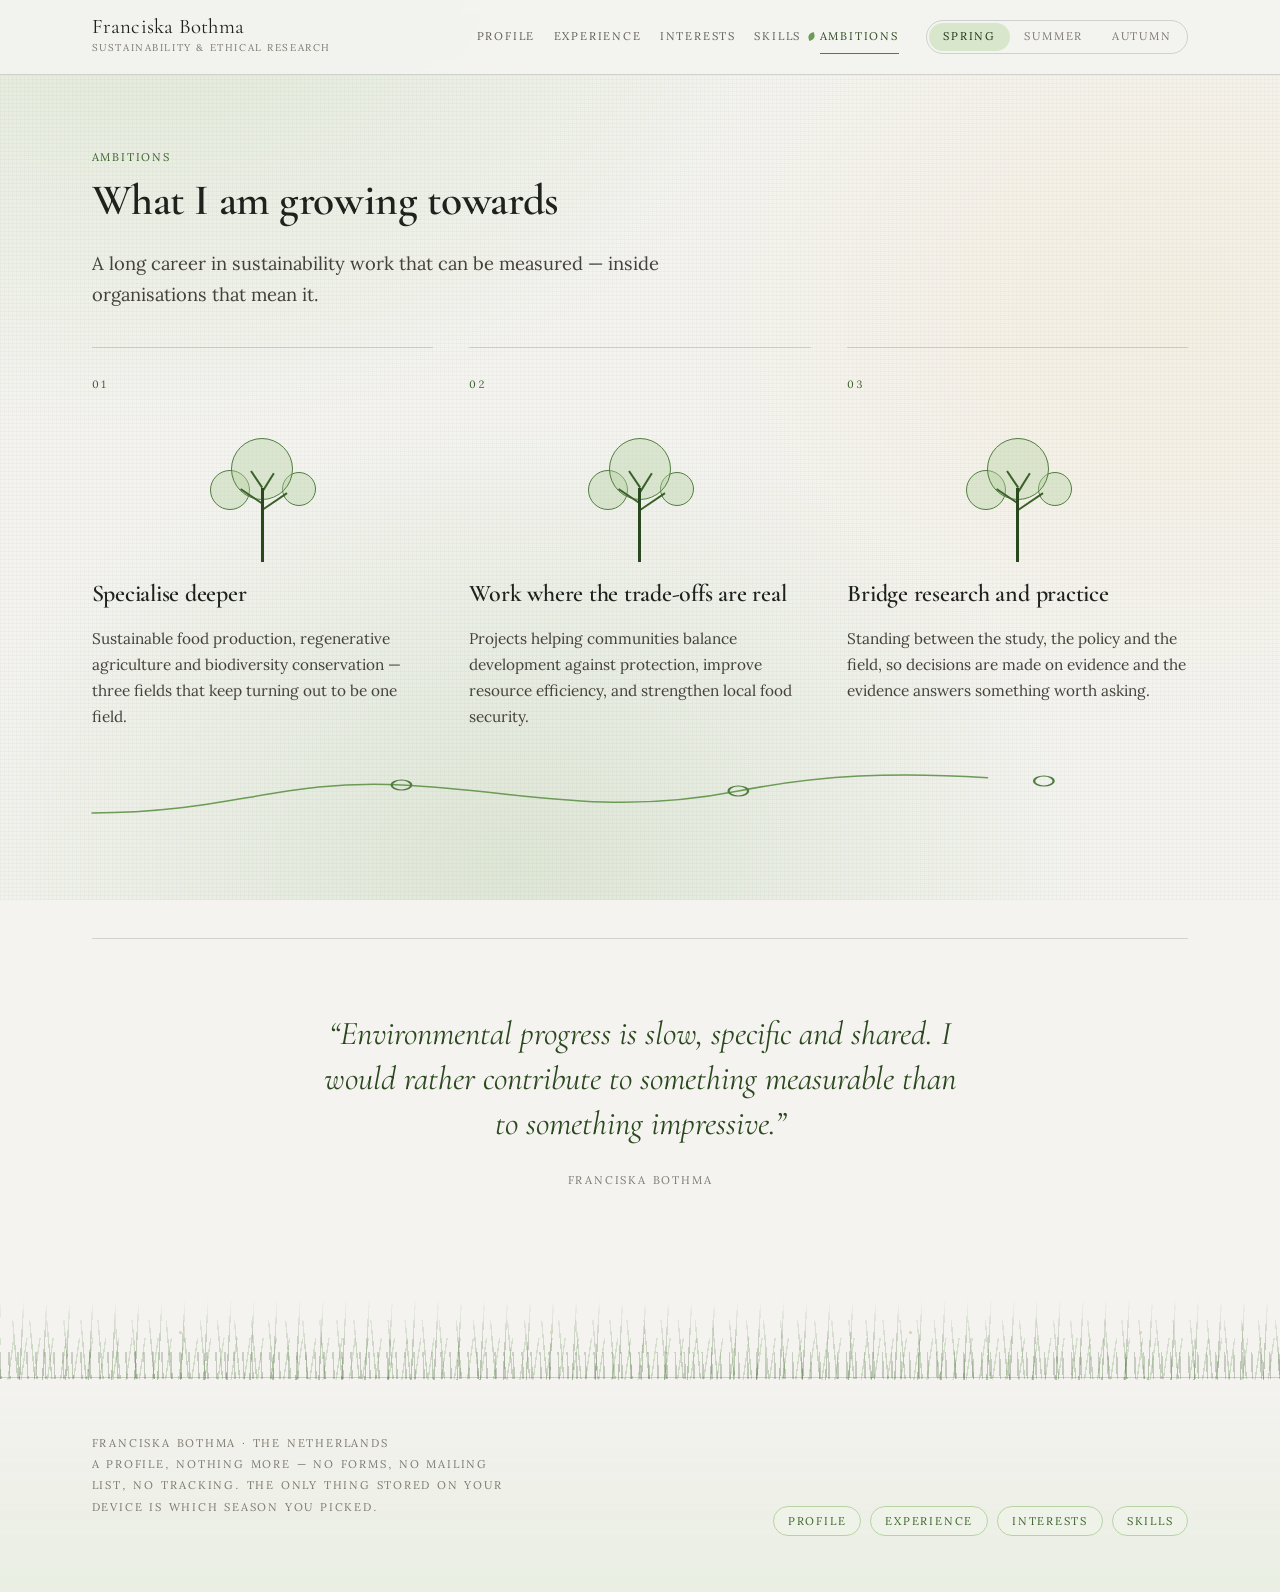
==== commit 7e579b5c: "Changed spelling to Franciska" ====
--- a/site/ambitions.html
+++ b/site/ambitions.html
@@ -3,7 +3,7 @@
 <head>
   <meta charset="utf-8">
   <meta name="viewport" content="width=device-width, initial-scale=1">
-  <title>Ambitions — Franceska Bothma</title>
+  <title>Ambitions — Franciska Bothma</title>
   <meta name="description" content="Specialising in regenerative agriculture and bridging research, policy and practice.">
   <meta name="color-scheme" content="light">
   <link rel="preconnect" href="https://fonts.googleapis.com">
@@ -17,7 +17,7 @@
   <header class="site-header">
     <div class="site-header__inner">
       <a class="brand" href="index.html">
-        <span class="brand__name">Franceska Bothma</span>
+        <span class="brand__name">Franciska Bothma</span>
         <span class="brand__role">Sustainability &amp; ethical research</span>
       </a>
 
@@ -95,7 +95,7 @@
           &ldquo;Environmental progress is slow, specific and shared. I would rather
           contribute to something measurable than to something impressive.&rdquo;
         </p>
-        <span class="closing__sig">Franceska Bothma</span>
+        <span class="closing__sig">Franciska Bothma</span>
       </div>
     </section>
 
@@ -107,7 +107,7 @@
     </div>
     <div class="site-footer__inner">
       <p class="site-footer__note">
-        Franceska Bothma · The Netherlands<br>
+        Franciska Bothma · The Netherlands<br>
         A profile, nothing more — no forms, no mailing list, no tracking.
         The only thing stored on your device is which season you picked.
       </p>
--- a/site/css/main.css
+++ b/site/css/main.css
@@ -1,4 +1,4 @@
-/* Franceska Bothma — online profile
+/* Franciska Bothma — online profile
    Compiled from scss/main.scss  (sass scss/main.scss css/main.css --style=expanded)
    Edit the SCSS, not this file. */
 
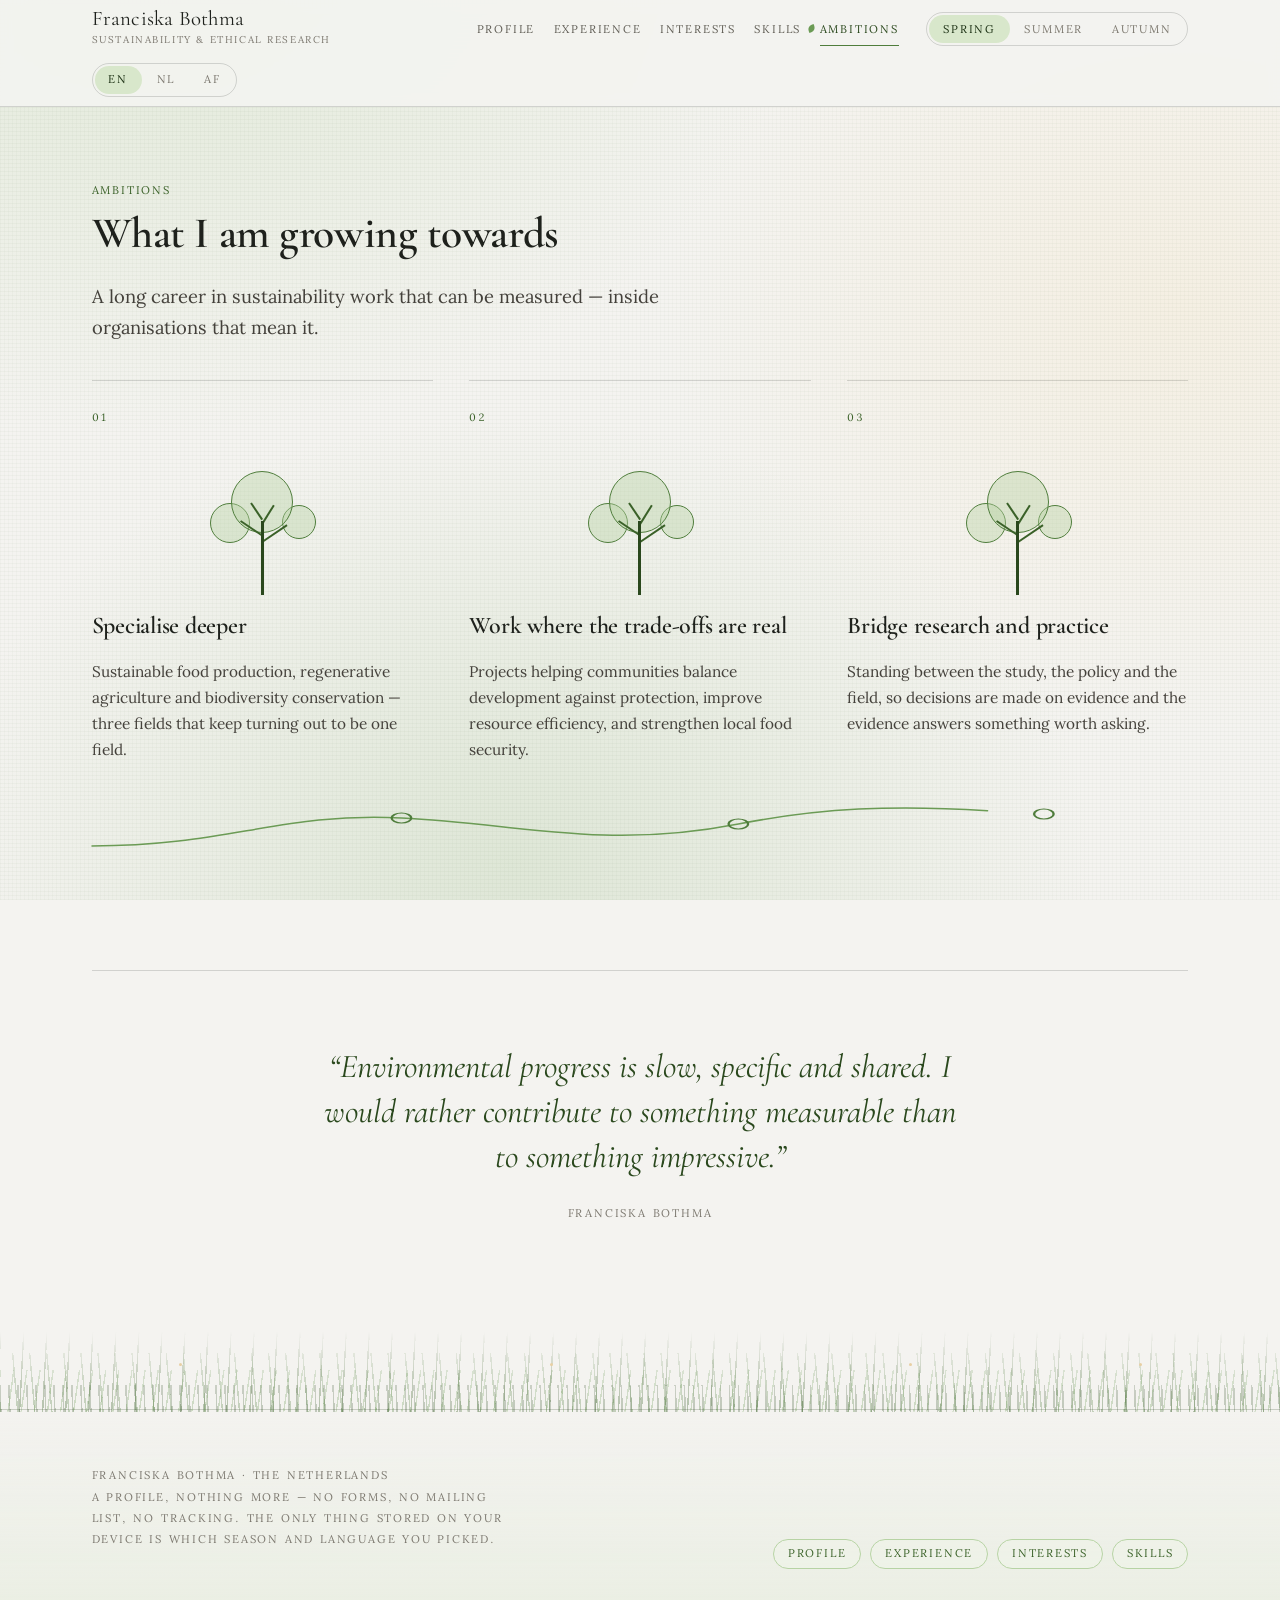
==== commit 984d4b50: "Add multilingual support (English, Dutch, Afrikaans) Adds a clearly visible EN/NL/AF language switch" ====
--- a/site/ambitions.html
+++ b/site/ambitions.html
@@ -3,8 +3,8 @@
 <head>
   <meta charset="utf-8">
   <meta name="viewport" content="width=device-width, initial-scale=1">
-  <title>Ambitions — Franciska Bothma</title>
-  <meta name="description" content="Specialising in regenerative agriculture and bridging research, policy and practice.">
+  <title data-i18n="ambitions.title">Ambitions — Franciska Bothma</title>
+  <meta name="description" content="Specialising in regenerative agriculture and bridging research, policy and practice." data-i18n-attrs="content:ambitions.metaDescription">
   <meta name="color-scheme" content="light">
   <link rel="preconnect" href="https://fonts.googleapis.com">
   <link rel="preconnect" href="https://fonts.gstatic.com" crossorigin>
@@ -12,31 +12,37 @@
   <link rel="stylesheet" href="css/main.css">
 </head>
 <body data-season="spring">
-  <a class="skip-link" href="#main">Skip to content</a>
+  <a class="skip-link" href="#main" data-i18n="common.skipLink">Skip to content</a>
 
   <header class="site-header">
     <div class="site-header__inner">
       <a class="brand" href="index.html">
         <span class="brand__name">Franciska Bothma</span>
-        <span class="brand__role">Sustainability &amp; ethical research</span>
+        <span class="brand__role" data-i18n="common.brandRole">Sustainability &amp; ethical research</span>
       </a>
 
-      <button class="nav-toggle" type="button" aria-expanded="false" aria-controls="nav" aria-label="Open menu">
+      <button class="nav-toggle" type="button" aria-expanded="false" aria-controls="nav" aria-label="Open menu" data-i18n-attrs="aria-label:common.navToggleAria">
         <span></span><span></span><span></span>
       </button>
 
-      <nav class="nav" id="nav" aria-label="Profile sections">
-        <a class="nav__link" href="index.html">Profile</a>
-        <a class="nav__link" href="experience.html">Experience</a>
-        <a class="nav__link" href="interests.html">Interests</a>
-        <a class="nav__link" href="skills.html">Skills</a>
-        <a class="nav__link is-current" href="ambitions.html" aria-current="page">Ambitions</a>
+      <nav class="nav" id="nav" aria-label="Profile sections" data-i18n-attrs="aria-label:common.navAriaLabel">
+        <a class="nav__link" href="index.html" data-i18n="common.navProfile">Profile</a>
+        <a class="nav__link" href="experience.html" data-i18n="common.navExperience">Experience</a>
+        <a class="nav__link" href="interests.html" data-i18n="common.navInterests">Interests</a>
+        <a class="nav__link" href="skills.html" data-i18n="common.navSkills">Skills</a>
+        <a class="nav__link is-current" href="ambitions.html" aria-current="page" data-i18n="common.navAmbitions">Ambitions</a>
       </nav>
 
-      <div class="seasons" role="group" aria-label="Change the season">
-        <button class="seasons__opt" type="button" data-season="spring" aria-pressed="true">Spring</button>
-        <button class="seasons__opt" type="button" data-season="summer" aria-pressed="false">Summer</button>
-        <button class="seasons__opt" type="button" data-season="autumn" aria-pressed="false">Autumn</button>
+      <div class="seasons" role="group" aria-label="Change the season" data-i18n-attrs="aria-label:common.seasonsAria">
+        <button class="seasons__opt" type="button" data-season="spring" aria-pressed="true" data-i18n="common.seasonSpring">Spring</button>
+        <button class="seasons__opt" type="button" data-season="summer" aria-pressed="false" data-i18n="common.seasonSummer">Summer</button>
+        <button class="seasons__opt" type="button" data-season="autumn" aria-pressed="false" data-i18n="common.seasonAutumn">Autumn</button>
+      </div>
+
+      <div class="langs" role="group" aria-label="Change the language" data-i18n-attrs="aria-label:common.langAria">
+        <button class="langs__opt" type="button" data-lang="en" aria-pressed="true">EN</button>
+        <button class="langs__opt" type="button" data-lang="nl" aria-pressed="false">NL</button>
+        <button class="langs__opt" type="button" data-lang="af" aria-pressed="false">AF</button>
       </div>
     </div>
     <span class="growline" aria-hidden="true"></span>
@@ -45,9 +51,9 @@
   <main class="page" id="main">
     <section class="section">
       <div class="section__head reveal" data-reveal>
-        <span class="section__kicker">Ambitions</span>
-        <h2>What I am growing towards</h2>
-        <p class="section__lede">
+        <span class="section__kicker" data-i18n="ambitions.headKicker">Ambitions</span>
+        <h2 data-i18n="ambitions.headH2">What I am growing towards</h2>
+        <p class="section__lede" data-i18n="ambitions.headLede">
           A long career in sustainability work that can be measured — inside
           organisations that mean it.
         </p>
@@ -57,8 +63,8 @@
         <div class="ambition reveal" data-reveal>
           <span class="ambition__num">01</span>
           <div class="tree" aria-hidden="true"><span class="tree__canopy tree__canopy--2"></span><span class="tree__canopy tree__canopy--3"></span><span class="tree__canopy tree__canopy--1"></span><span class="tree__branch tree__branch--1"></span><span class="tree__branch tree__branch--2"></span><span class="tree__branch tree__branch--3"></span><span class="tree__branch tree__branch--4"></span><span class="tree__trunk"></span></div>
-          <h3 class="ambition__title">Specialise deeper</h3>
-          <p class="ambition__body">
+          <h3 class="ambition__title" data-i18n="ambitions.ambition1Title">Specialise deeper</h3>
+          <p class="ambition__body" data-i18n="ambitions.ambition1Body">
             Sustainable food production, regenerative agriculture and biodiversity
             conservation — three fields that keep turning out to be one field.
           </p>
@@ -66,8 +72,8 @@
         <div class="ambition reveal" data-reveal>
           <span class="ambition__num">02</span>
           <div class="tree" aria-hidden="true"><span class="tree__canopy tree__canopy--2"></span><span class="tree__canopy tree__canopy--3"></span><span class="tree__canopy tree__canopy--1"></span><span class="tree__branch tree__branch--1"></span><span class="tree__branch tree__branch--2"></span><span class="tree__branch tree__branch--3"></span><span class="tree__branch tree__branch--4"></span><span class="tree__trunk"></span></div>
-          <h3 class="ambition__title">Work where the trade-offs are real</h3>
-          <p class="ambition__body">
+          <h3 class="ambition__title" data-i18n="ambitions.ambition2Title">Work where the trade-offs are real</h3>
+          <p class="ambition__body" data-i18n="ambitions.ambition2Body">
             Projects helping communities balance development against protection,
             improve resource efficiency, and strengthen local food security.
           </p>
@@ -75,8 +81,8 @@
         <div class="ambition reveal" data-reveal>
           <span class="ambition__num">03</span>
           <div class="tree" aria-hidden="true"><span class="tree__canopy tree__canopy--2"></span><span class="tree__canopy tree__canopy--3"></span><span class="tree__canopy tree__canopy--1"></span><span class="tree__branch tree__branch--1"></span><span class="tree__branch tree__branch--2"></span><span class="tree__branch tree__branch--3"></span><span class="tree__branch tree__branch--4"></span><span class="tree__trunk"></span></div>
-          <h3 class="ambition__title">Bridge research and practice</h3>
-          <p class="ambition__body">
+          <h3 class="ambition__title" data-i18n="ambitions.ambition3Title">Bridge research and practice</h3>
+          <p class="ambition__body" data-i18n="ambitions.ambition3Body">
             Standing between the study, the policy and the field, so decisions are
             made on evidence and the evidence answers something worth asking.
           </p>
@@ -91,7 +97,7 @@
 
     <section class="section" data-reveal>
       <div class="closing reveal">
-        <p>
+        <p data-i18n="ambitions.closingQuote">
           &ldquo;Environmental progress is slow, specific and shared. I would rather
           contribute to something measurable than to something impressive.&rdquo;
         </p>
@@ -106,20 +112,21 @@
       <span class="meadow__seed"></span><span class="meadow__seed"></span><span class="meadow__seed"></span><span class="meadow__seed"></span>
     </div>
     <div class="site-footer__inner">
-      <p class="site-footer__note">
+      <p class="site-footer__note" data-i18n-html="common.footerNote">
         Franciska Bothma · The Netherlands<br>
         A profile, nothing more — no forms, no mailing list, no tracking.
         The only thing stored on your device is which season you picked.
       </p>
-      <nav class="tags" aria-label="Profile sections">
-        <a class="tag" href="index.html">Profile</a>
-        <a class="tag" href="experience.html">Experience</a>
-        <a class="tag" href="interests.html">Interests</a>
-        <a class="tag" href="skills.html">Skills</a>
+      <nav class="tags" aria-label="Profile sections" data-i18n-attrs="aria-label:common.navAriaLabel">
+        <a class="tag" href="index.html" data-i18n="common.navProfile">Profile</a>
+        <a class="tag" href="experience.html" data-i18n="common.navExperience">Experience</a>
+        <a class="tag" href="interests.html" data-i18n="common.navInterests">Interests</a>
+        <a class="tag" href="skills.html" data-i18n="common.navSkills">Skills</a>
       </nav>
     </div>
   </footer>
 
+  <script src="js/i18n.js" defer></script>
   <script src="js/main.js" defer></script>
 </body>
 </html>
--- a/site/css/main.css
+++ b/site/css/main.css
@@ -636,6 +636,35 @@
   color: #1b3013;
 }
 
+.langs {
+  display: flex;
+  align-items: center;
+  gap: 1px;
+  padding: 2px;
+  border: 1px solid rgba(30, 33, 28, 0.16);
+  border-radius: 100px;
+}
+
+.langs__opt {
+  font-family: "Lora", Georgia, serif;
+  font-size: 0.7rem;
+  letter-spacing: 0.16em;
+  text-transform: uppercase;
+  font-feature-settings: "tnum";
+  color: #3a6128;
+  padding: 4.6px 13.8px;
+  border-radius: 100px;
+  color: #7c786f;
+  transition: background 220ms cubic-bezier(0.33, 0.1, 0.25, 1), color 220ms cubic-bezier(0.33, 0.1, 0.25, 1);
+}
+
+.langs__opt:hover { background: #eef4e8; }
+
+.langs__opt[aria-pressed="true"] {
+  background: #d8e7cb;
+  color: #1b3013;
+}
+
 .timeline {
   position: relative;
   padding-left: 55.2px;
@@ -1158,6 +1187,8 @@
   /* Touch targets: nothing interactive falls below 44px. */
   .seasons { padding: 3px; }
   .seasons__opt { min-height: 40px; display: flex; align-items: center; }
+  .langs { padding: 3px; }
+  .langs__opt { min-height: 40px; display: flex; align-items: center; }
   .nav-toggle { width: 2.75rem; height: 2.75rem; }
   .nav__link { min-height: 46px; display: flex; align-items: center; }
   .plant { min-height: 132px; }
@@ -1171,6 +1202,7 @@
   .brand__role { display: none; }
   .brand__name { font-size: 1.15rem; }
   .seasons__opt { padding-inline: 9.2px; font-size: 0.62rem; }
+  .langs__opt { padding-inline: 9.2px; font-size: 0.62rem; }
   .bed { padding-inline: 18.4px; }
   .plant { width: calc(50% - 9.2px); }
   .interest__text { padding: 18.4px; }
@@ -1312,6 +1344,14 @@
   border-radius: 4px;
   overflow: hidden;
   background: linear-gradient(180deg, rgba(238, 244, 232, 0.95) 0%, rgba(216, 231, 203, 0.5) 62%, rgba(183, 211, 164, 0.35) 100%);
+}
+
+.hero__video {
+  position: absolute;
+  inset: 0;
+  width: 100%;
+  height: 100%;
+  object-fit: cover;
 }
 
 .sun {
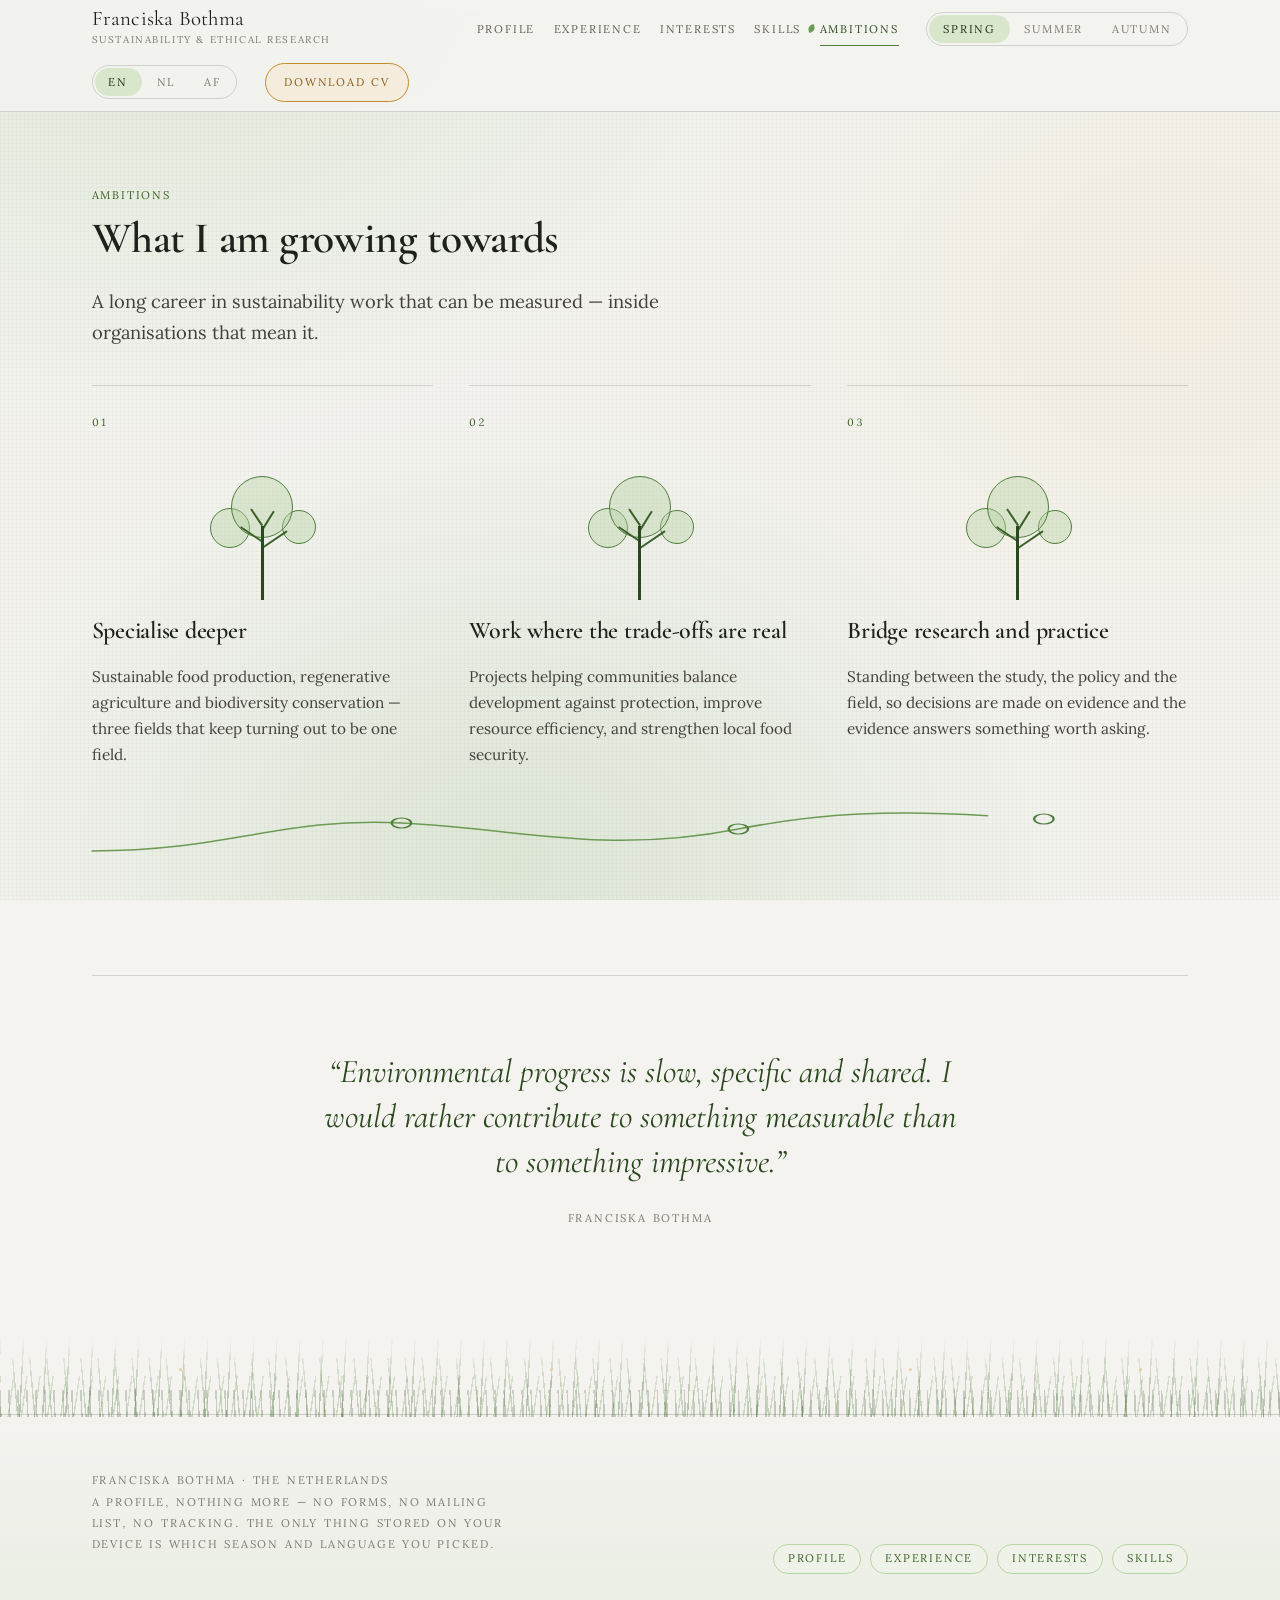
==== commit 0ae610a1: "Add multilingual CV download button to site header Recruiters can now download Franciska's resume as" ====
--- a/site/ambitions.html
+++ b/site/ambitions.html
@@ -44,6 +44,8 @@
         <button class="langs__opt" type="button" data-lang="nl" aria-pressed="false">NL</button>
         <button class="langs__opt" type="button" data-lang="af" aria-pressed="false">AF</button>
       </div>
+
+      <a class="resume-btn" href="assets/resume/franciska-bothma-resume-en.pdf" download="Franciska Bothma - CV (English).pdf" data-i18n="common.resumeButton" data-i18n-attrs="href:common.resumeHref;download:common.resumeFile;aria-label:common.resumeAria">Download CV</a>
     </div>
     <span class="growline" aria-hidden="true"></span>
   </header>
--- a/site/css/main.css
+++ b/site/css/main.css
@@ -1,4 +1,4 @@
-/* Franciska Bothma — online profile
+/* Franceska Bothma — online profile
    Compiled from scss/main.scss  (sass scss/main.scss css/main.css --style=expanded)
    Edit the SCSS, not this file. */
 
@@ -450,6 +450,7 @@
 
 /* ===== components ===== */
 
+
 .reveal {
   opacity: 1;
 }
@@ -466,10 +467,12 @@
   transform: none;
 }
 
+
 .js .is-visible .reveal:nth-child(2) { transition-delay: 90ms; }
 .js .is-visible .reveal:nth-child(3) { transition-delay: 180ms; }
 .js .is-visible .reveal:nth-child(4) { transition-delay: 270ms; }
 .js .is-visible .reveal:nth-child(5) { transition-delay: 360ms; }
+
 
 .cards {
   display: grid;
@@ -492,6 +495,7 @@
   transform: translateY(-3px);
 }
 
+
 .card::before {
   content: "";
   position: absolute;
@@ -530,6 +534,7 @@
   font-size: 0.96rem;
 }
 
+
 .tags {
   display: flex;
   flex-wrap: wrap;
@@ -555,6 +560,7 @@
   color: #8a5c14;
   background: rgba(246, 227, 189, 0.4);
 }
+
 
 .plate {
   padding: 13.8px;
@@ -607,6 +613,7 @@
   color: #7c786f;
 }
 
+
 .seasons {
   display: flex;
   align-items: center;
@@ -636,6 +643,7 @@
   color: #1b3013;
 }
 
+
 .langs {
   display: flex;
   align-items: center;
@@ -664,6 +672,32 @@
   background: #d8e7cb;
   color: #1b3013;
 }
+
+
+.resume-btn {
+  font-family: "Lora", Georgia, serif;
+  font-size: 0.7rem;
+  letter-spacing: 0.16em;
+  text-transform: uppercase;
+  font-feature-settings: "tnum";
+  color: #3a6128;
+  display: inline-flex;
+  align-items: center;
+  padding: 9.2px 18.4px;
+  border: 1px solid #c68b2c;
+  border-radius: 100px;
+  color: #8a5c14;
+  background: rgba(246, 227, 189, 0.35);
+  white-space: nowrap;
+  transition: background 220ms cubic-bezier(0.33, 0.1, 0.25, 1), color 220ms cubic-bezier(0.33, 0.1, 0.25, 1), border-color 220ms cubic-bezier(0.33, 0.1, 0.25, 1);
+}
+
+.resume-btn:hover {
+  background: #c68b2c;
+  border-color: #c68b2c;
+  color: #f4f3f0;
+}
+
 
 .timeline {
   position: relative;
@@ -699,6 +733,7 @@
 }
 
 .role:first-of-type { border-top: 0; padding-top: 0; }
+
 
 .role__mark {
   position: absolute;
@@ -796,6 +831,7 @@
   color: #44413b;
 }
 
+
 .role__list li::before {
   content: "";
   position: absolute;
@@ -837,6 +873,7 @@
   margin-bottom: 0;
   border-bottom: 0;
 }
+
 
 .garden {
   display: flex;
@@ -979,6 +1016,7 @@
   height: 60px;
   margin-block: 36.8px;
 }
+
 
 .rootplate {
   position: relative;
@@ -1079,6 +1117,7 @@
   .rootplate__caption { max-width: 12rem; font-size: 0.85rem; }
 }
 
+
 .interests {
   display: grid;
   grid-template-columns: repeat(auto-fit, minmax(min(19rem, 100%), 1fr));
@@ -1115,6 +1154,7 @@
   color: #44413b;
 }
 
+
 .ambitions {
   display: grid;
   grid-template-columns: repeat(auto-fit, minmax(min(17rem, 100%), 1fr));
@@ -1189,6 +1229,7 @@
   .seasons__opt { min-height: 40px; display: flex; align-items: center; }
   .langs { padding: 3px; }
   .langs__opt { min-height: 40px; display: flex; align-items: center; }
+  .resume-btn { min-height: 44px; }
   .nav-toggle { width: 2.75rem; height: 2.75rem; }
   .nav__link { min-height: 46px; display: flex; align-items: center; }
   .plant { min-height: 132px; }
@@ -1203,6 +1244,7 @@
   .brand__name { font-size: 1.15rem; }
   .seasons__opt { padding-inline: 9.2px; font-size: 0.62rem; }
   .langs__opt { padding-inline: 9.2px; font-size: 0.62rem; }
+  .resume-btn { padding-inline: 13.8px; font-size: 0.62rem; }
   .bed { padding-inline: 18.4px; }
   .plant { width: calc(50% - 9.2px); }
   .interest__text { padding: 18.4px; }
@@ -1213,6 +1255,8 @@
 }
 
 /* ===== animations ===== */
+
+
 
 @keyframes wind {
   0%, 100% { background-position: 0 100%, 0 100%, 0 100%, 0 100%; }
@@ -1329,6 +1373,8 @@
   0%   { transform: scale(0); opacity: 0; }
   100% { transform: scale(1); opacity: 1; }
 }
+
+
 
 .scene {
   position: relative;
@@ -1411,6 +1457,7 @@
     transparent 1px 22px
   );
 }
+
 
 .crops {
   position: absolute;
@@ -1471,6 +1518,7 @@
 .crop:nth-child(11) { animation-duration: 4.7s; animation-delay: -2.3s; height: 80%; }
 .crop:nth-child(12) { animation-duration: 5.1s; animation-delay: -0.6s; height: 92%; }
 
+
 .flower {
   position: absolute;
   bottom: 16%;
@@ -1514,6 +1562,7 @@
 .flower--3 { left: 62%; height: 62px; animation-delay: -1.3s; }
 .flower--4 { left: 79%; height: 48px; animation-delay: -3.1s; }
 
+
 .bee {
   position: absolute;
   width: 13px;
@@ -1554,6 +1603,7 @@
 .bee--b { top: 52%; left: 72%; animation: bee-path-b 19s ease-in-out infinite; }
 .bee--c { top: 22%; left: 46%; animation: bee-path-c 13s ease-in-out infinite; }
 
+
 .pollen {
   position: absolute;
   width: 3px;
@@ -1567,6 +1617,7 @@
 .pollen:nth-child(2) { left: 44%; bottom: 20%; animation-delay: -2.6s; }
 .pollen:nth-child(3) { left: 68%; bottom: 26%; animation-delay: -4.1s; }
 .pollen:nth-child(4) { left: 84%; bottom: 22%; animation-delay: -5.8s; }
+
 
 .petals {
   position: absolute;
@@ -1593,6 +1644,7 @@
 .petal:nth-child(6) { left: 81%; animation-duration: 10.8s; animation-delay: -5.2s; }
 .petal:nth-child(7) { left: 93%; animation-duration: 9.2s;  animation-delay: -7.5s; background: #f6e3bd; }
 
+
 .bike-track {
   position: absolute;
   left: 0;
@@ -1670,6 +1722,7 @@
   border-radius: 50%;
   border: 1.5px solid #3a6128;
 }
+
 
 .water {
   position: absolute;
@@ -1705,6 +1758,7 @@
   animation: sway-soft 2.2s ease-in-out infinite;
 }
 
+
 .pot {
   position: absolute;
   left: 50%;
@@ -1742,6 +1796,7 @@
 .steam:nth-child(2) { left: calc(50% - 2px);  animation-delay: -1.4s; }
 .steam:nth-child(3) { left: calc(50% + 14px); animation-delay: -2.5s; }
 
+
 .bird {
   position: absolute;
   top: 22%;
@@ -1754,6 +1809,7 @@
 
 .bird:nth-child(2) { top: 32%; animation-duration: 18s; animation-delay: -6s; transform: scale(0.8); }
 .bird:nth-child(3) { top: 15%; animation-duration: 21s; animation-delay: -11s; transform: scale(0.65); }
+
 
 .tree {
   position: relative;
@@ -1813,6 +1869,7 @@
 .is-visible .tree__canopy--1 { animation-delay: 1400ms; }
 .is-visible .tree__canopy--2 { animation-delay: 1600ms; }
 .is-visible .tree__canopy--3 { animation-delay: 1750ms; }
+
 
 .vine {
   display: block;
@@ -1847,11 +1904,13 @@
 .vine.is-visible circle:nth-of-type(2) { transition-delay: 1300ms; }
 .vine.is-visible circle:nth-of-type(3) { transition-delay: 1700ms; }
 
+
 .is-visible .role__mark span { animation: canopy-in 700ms cubic-bezier(0.22, 1.4, 0.36, 1) both; }
 .is-visible .role__mark span:nth-child(1) { animation-delay: 200ms; }
 .is-visible .role__mark span:nth-child(2) { animation-delay: 320ms; }
 .is-visible .role__mark span:nth-child(3) { animation-delay: 440ms; }
 .is-visible .role__mark span:nth-child(4) { animation-delay: 560ms; }
+
 
 .bed__row .plant:nth-child(1)  .plant__stalk { transition-delay: 0ms; }
 .bed__row .plant:nth-child(2)  .plant__stalk { transition-delay: 90ms; }
@@ -1872,6 +1931,7 @@
 .bed__row .plant:nth-child(8)  .plant__bloom { transition-delay: 1130ms; }
 .bed__row .plant:nth-child(9)  .plant__bloom { transition-delay: 1220ms; }
 
+
 .meadow {
   position: absolute;
   left: 0;
@@ -1909,6 +1969,7 @@
 
 .site-footer { position: relative; }
 
+
 body[data-season="summer"] .tree__canopy,
 body[data-season="summer"] .hill--far { filter: saturate(1.25) brightness(0.95); }
 body[data-season="summer"] .crop::after { background: #c68b2c; }
@@ -1922,6 +1983,7 @@
 body[data-season="autumn"] .meadow { filter: hue-rotate(-32deg) saturate(1.25); }
 body[data-season="summer"] .meadow { filter: saturate(1.2) brightness(0.94); }
 
+
 @media (prefers-reduced-motion: reduce) {
   html { scroll-behavior: auto; }
 
